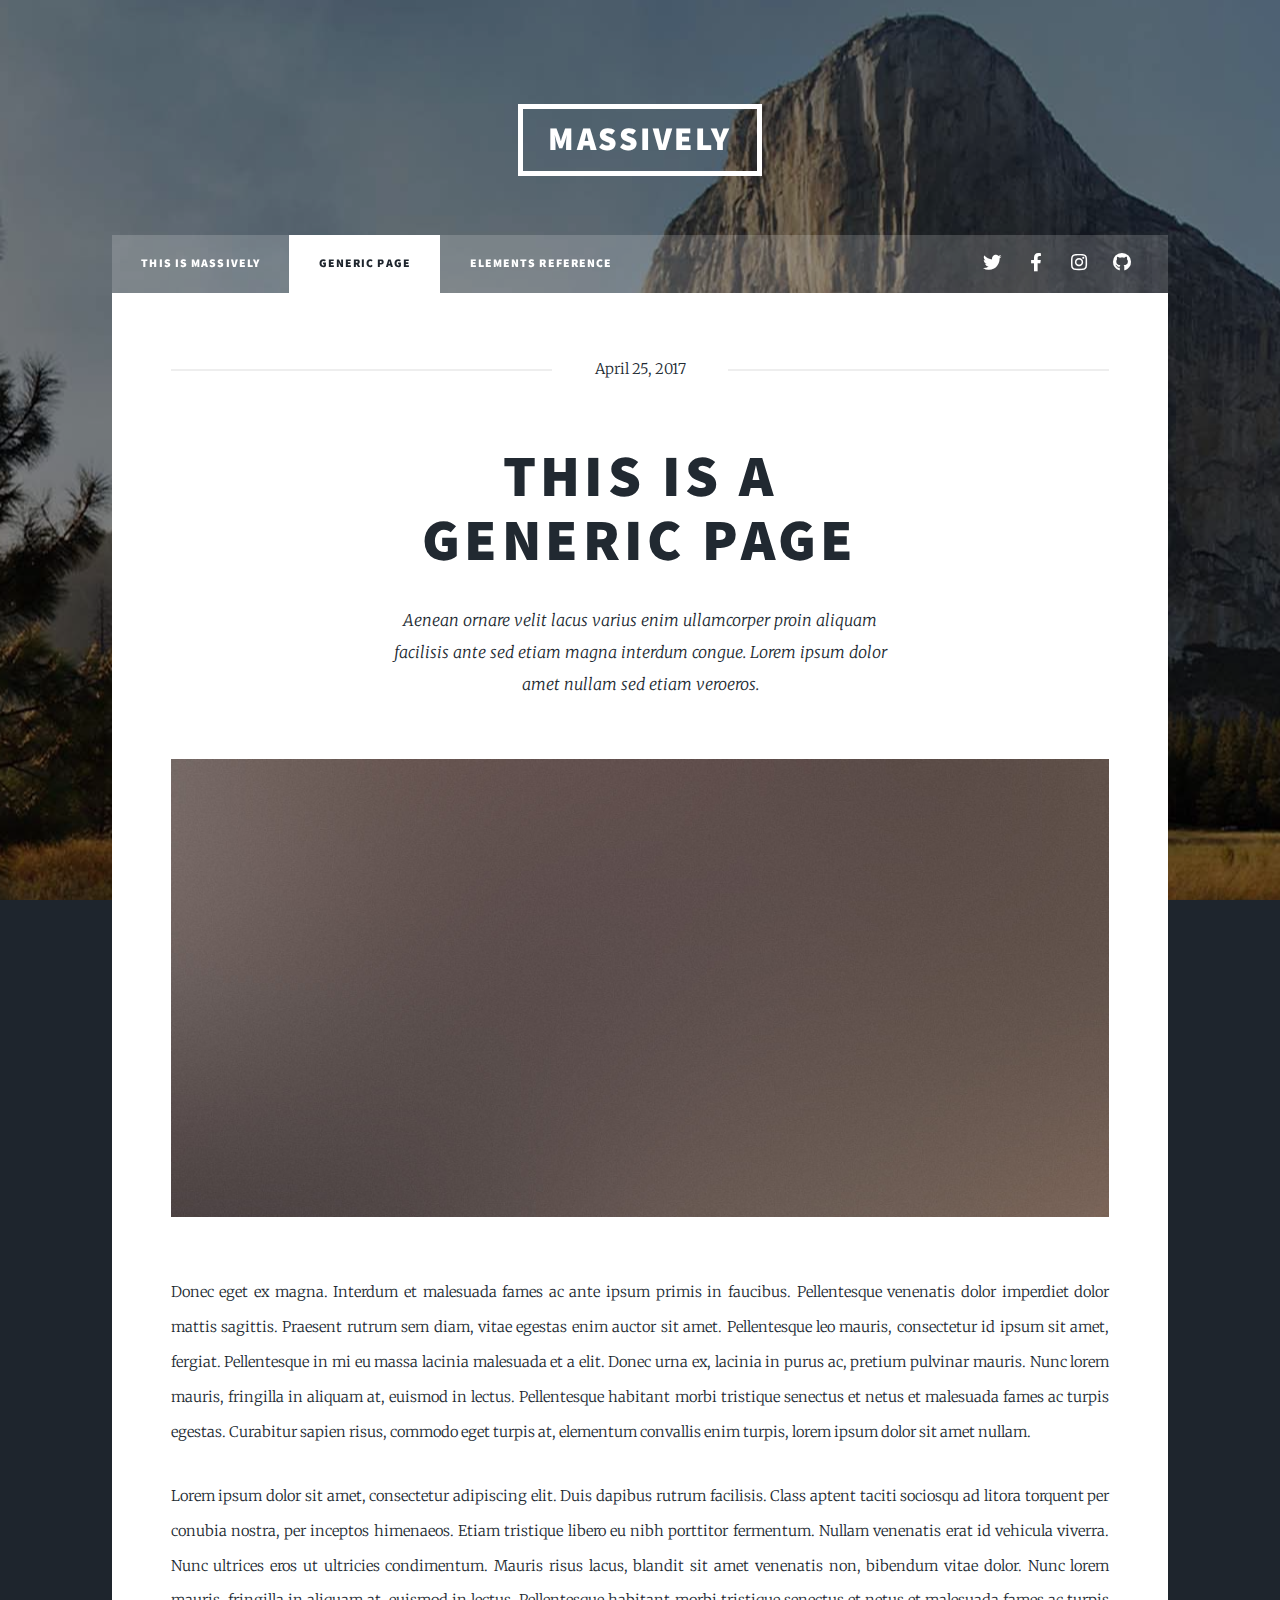
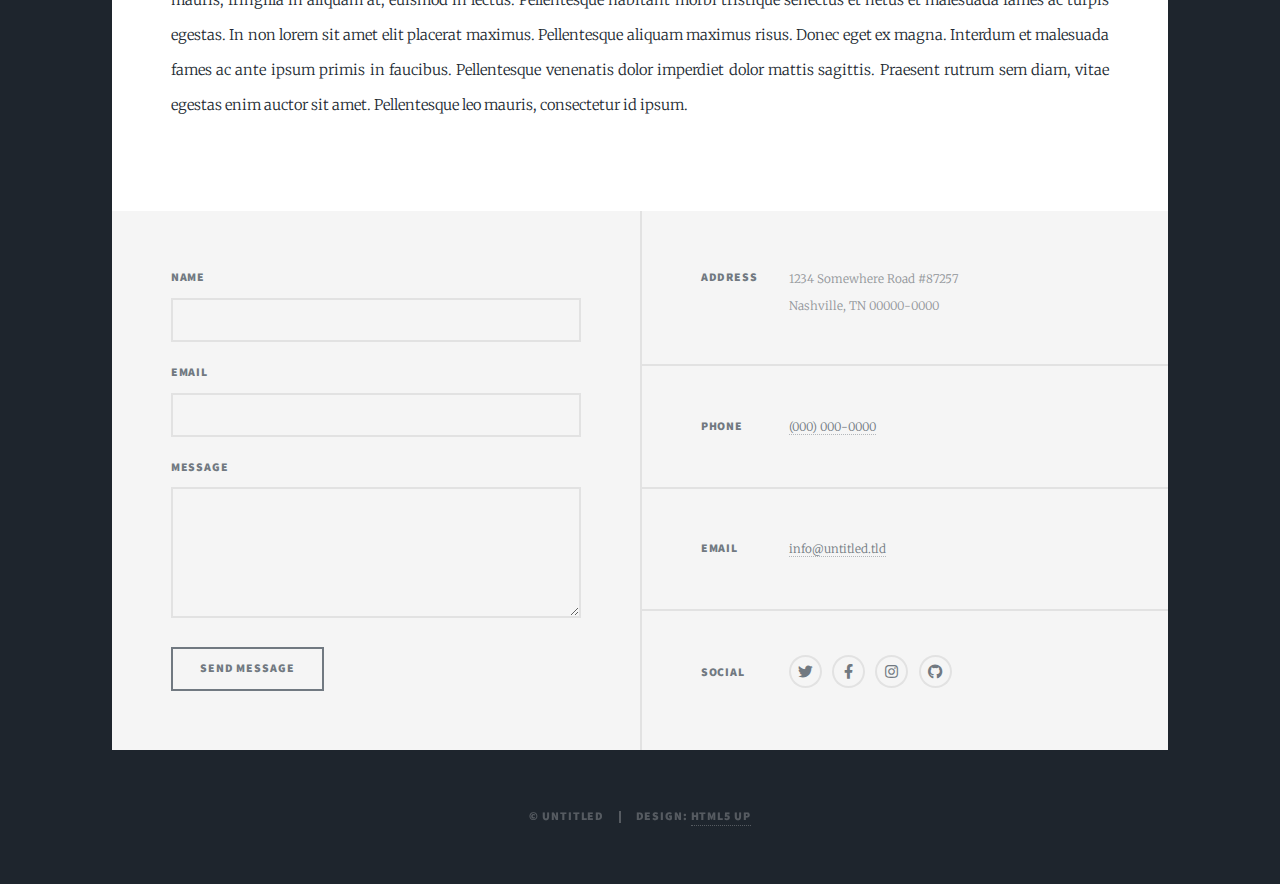
==== generic.html @ 248bd2a7 "Add new files" ====
<!DOCTYPE HTML>
<!--
	Massively by HTML5 UP
	html5up.net | @ajlkn
	Free for personal and commercial use under the CCA 3.0 license (html5up.net/license)
-->
<html>
	<head>
		<title>Generic Page - Massively by HTML5 UP</title>
		<meta charset="utf-8" />
		<meta name="viewport" content="width=device-width, initial-scale=1, user-scalable=no" />
		<link rel="stylesheet" href="assets/css/main.css" />
		<noscript><link rel="stylesheet" href="assets/css/noscript.css" /></noscript>
	</head>
	<body class="is-preload">

		<!-- Wrapper -->
			<div id="wrapper">

				<!-- Header -->
					<header id="header">
						<a href="index.html" class="logo">Massively</a>
					</header>

				<!-- Nav -->
					<nav id="nav">
						<ul class="links">
							<li><a href="index.html">This is Massively</a></li>
							<li class="active"><a href="generic.html">Generic Page</a></li>
							<li><a href="elements.html">Elements Reference</a></li>
						</ul>
						<ul class="icons">
							<li><a href="#" class="icon brands fa-twitter"><span class="label">Twitter</span></a></li>
							<li><a href="#" class="icon brands fa-facebook-f"><span class="label">Facebook</span></a></li>
							<li><a href="#" class="icon brands fa-instagram"><span class="label">Instagram</span></a></li>
							<li><a href="#" class="icon brands fa-github"><span class="label">GitHub</span></a></li>
						</ul>
					</nav>

				<!-- Main -->
					<div id="main">

						<!-- Post -->
							<section class="post">
								<header class="major">
									<span class="date">April 25, 2017</span>
									<h1>This is a<br />
									Generic Page</h1>
									<p>Aenean ornare velit lacus varius enim ullamcorper proin aliquam<br />
									facilisis ante sed etiam magna interdum congue. Lorem ipsum dolor<br />
									amet nullam sed etiam veroeros.</p>
								</header>
								<div class="image main"><img src="images/pic01.jpg" alt="" /></div>
								<p>Donec eget ex magna. Interdum et malesuada fames ac ante ipsum primis in faucibus. Pellentesque venenatis dolor imperdiet dolor mattis sagittis. Praesent rutrum sem diam, vitae egestas enim auctor sit amet. Pellentesque leo mauris, consectetur id ipsum sit amet, fergiat. Pellentesque in mi eu massa lacinia malesuada et a elit. Donec urna ex, lacinia in purus ac, pretium pulvinar mauris. Nunc lorem mauris, fringilla in aliquam at, euismod in lectus. Pellentesque habitant morbi tristique senectus et netus et malesuada fames ac turpis egestas. Curabitur sapien risus, commodo eget turpis at, elementum convallis enim turpis, lorem ipsum dolor sit amet nullam.</p>
								<p>Lorem ipsum dolor sit amet, consectetur adipiscing elit. Duis dapibus rutrum facilisis. Class aptent taciti sociosqu ad litora torquent per conubia nostra, per inceptos himenaeos. Etiam tristique libero eu nibh porttitor fermentum. Nullam venenatis erat id vehicula viverra. Nunc ultrices eros ut ultricies condimentum. Mauris risus lacus, blandit sit amet venenatis non, bibendum vitae dolor. Nunc lorem mauris, fringilla in aliquam at, euismod in lectus. Pellentesque habitant morbi tristique senectus et netus et malesuada fames ac turpis egestas. In non lorem sit amet elit placerat maximus. Pellentesque aliquam maximus risus. Donec eget ex magna. Interdum et malesuada fames ac ante ipsum primis in faucibus. Pellentesque venenatis dolor imperdiet dolor mattis sagittis. Praesent rutrum sem diam, vitae egestas enim auctor sit amet. Pellentesque leo mauris, consectetur id ipsum.</p>
							</section>

					</div>

				<!-- Footer -->
					<footer id="footer">
						<section>
							<form method="post" action="#">
								<div class="fields">
									<div class="field">
										<label for="name">Name</label>
										<input type="text" name="name" id="name" />
									</div>
									<div class="field">
										<label for="email">Email</label>
										<input type="text" name="email" id="email" />
									</div>
									<div class="field">
										<label for="message">Message</label>
										<textarea name="message" id="message" rows="3"></textarea>
									</div>
								</div>
								<ul class="actions">
									<li><input type="submit" value="Send Message" /></li>
								</ul>
							</form>
						</section>
						<section class="split contact">
							<section class="alt">
								<h3>Address</h3>
								<p>1234 Somewhere Road #87257<br />
								Nashville, TN 00000-0000</p>
							</section>
							<section>
								<h3>Phone</h3>
								<p><a href="#">(000) 000-0000</a></p>
							</section>
							<section>
								<h3>Email</h3>
								<p><a href="#">info@untitled.tld</a></p>
							</section>
							<section>
								<h3>Social</h3>
								<ul class="icons alt">
									<li><a href="#" class="icon brands alt fa-twitter"><span class="label">Twitter</span></a></li>
									<li><a href="#" class="icon brands alt fa-facebook-f"><span class="label">Facebook</span></a></li>
									<li><a href="#" class="icon brands alt fa-instagram"><span class="label">Instagram</span></a></li>
									<li><a href="#" class="icon brands alt fa-github"><span class="label">GitHub</span></a></li>
								</ul>
							</section>
						</section>
					</footer>

				<!-- Copyright -->
					<div id="copyright">
						<ul><li>&copy; Untitled</li><li>Design: <a href="https://html5up.net">HTML5 UP</a></li></ul>
					</div>

			</div>

		<!-- Scripts -->
			<script src="assets/js/jquery.min.js"></script>
			<script src="assets/js/jquery.scrollex.min.js"></script>
			<script src="assets/js/jquery.scrolly.min.js"></script>
			<script src="assets/js/browser.min.js"></script>
			<script src="assets/js/breakpoints.min.js"></script>
			<script src="assets/js/util.js"></script>
			<script src="assets/js/main.js"></script>

	</body>
</html>
---- assets/css/main.css ----
@import url(fontawesome-all.min.css);
@import url("https://fonts.googleapis.com/css?family=Merriweather:300,700,300italic,700italic|Source+Sans+Pro:900");

/*
	Massively by HTML5 UP
	html5up.net | @ajlkn
	Free for personal and commercial use under the CCA 3.0 license (html5up.net/license)
*/

html, body, div, span, applet, object,
iframe, h1, h2, h3, h4, h5, h6, p, blockquote,
pre, a, abbr, acronym, address, big, cite,
code, del, dfn, em, img, ins, kbd, q, s, samp,
small, strike, strong, sub, sup, tt, var, b,
u, i, center, dl, dt, dd, ol, ul, li, fieldset,
form, label, legend, table, caption, tbody,
tfoot, thead, tr, th, td, article, aside,
canvas, details, embed, figure, figcaption,
footer, header, hgroup, menu, nav, output, ruby,
section, summary, time, mark, audio, video {
	margin: 0;
	padding: 0;
	border: 0;
	font-size: 100%;
	font: inherit;
	vertical-align: baseline;}

article, aside, details, figcaption, figure,
footer, header, hgroup, menu, nav, section {
	display: block;}

body {
	line-height: 1;
}

ol, ul {
	list-style: none;
}

blockquote, q {
	quotes: none;
}

	blockquote:before, blockquote:after, q:before, q:after {
		content: '';
		content: none;
	}

table {
	border-collapse: collapse;
	border-spacing: 0;
}

body {
	-webkit-text-size-adjust: none;
}

mark {
	background-color: transparent;
	color: inherit;
}

input::-moz-focus-inner {
	border: 0;
	padding: 0;
}

input, select, textarea {
	-moz-appearance: none;
	-webkit-appearance: none;
	-ms-appearance: none;
	appearance: none;
}

/* Basic */

	@-ms-viewport {
		width: device-width;
	}

	body {
		-ms-overflow-style: scrollbar;
	}

	@media screen and (max-width: 480px) {

		html, body {
			min-width: 320px;
		}

	}

	html {
		box-sizing: border-box;
	}

	*, *:before, *:after {
		box-sizing: inherit;
	}

	body {
		background-color: #1e252d;
	}

		body.is-preload *, body.is-preload *:before, body.is-preload *:after {
			-moz-animation: none !important;
			-webkit-animation: none !important;
			-ms-animation: none !important;
			animation: none !important;
			-moz-transition: none !important;
			-webkit-transition: none !important;
			-ms-transition: none !important;
			transition: none !important;
		}

/* Type */

	html {
		font-size: 16pt;
	}

		@media screen and (max-width: 1680px) {

			html {
				font-size: 12pt;
			}

		}

		@media screen and (max-width: 1280px) {

			html {
				font-size: 11pt;
			}

		}

		@media screen and (max-width: 360px) {

			html {
				font-size: 10pt;
			}

		}

	body {
		color: #212931;
	}

	body, input, select, textarea {
		font-family: "Merriweather", Georgia, serif;
		font-weight: 300;
		font-size: 1rem;
		line-height: 2.375;
	}

	a {
		-moz-transition: color 0.2s ease-in-out, background-color 0.2s ease-in-out, border-color 0.2s ease-in-out, box-shadow 0.2s ease-in-out;
		-webkit-transition: color 0.2s ease-in-out, background-color 0.2s ease-in-out, border-color 0.2s ease-in-out, box-shadow 0.2s ease-in-out;
		-ms-transition: color 0.2s ease-in-out, background-color 0.2s ease-in-out, border-color 0.2s ease-in-out, box-shadow 0.2s ease-in-out;
		transition: color 0.2s ease-in-out, background-color 0.2s ease-in-out, border-color 0.2s ease-in-out, box-shadow 0.2s ease-in-out;
		border-bottom: dotted 1px;
		text-decoration: none;
	}

		a:hover {
			border-bottom-color: transparent;
		}

	strong, b {
		font-weight: 600;
	}

	em, i {
		font-style: italic;
	}

	p {
		text-align: justify;
		margin: 0 0 2rem 0;
	}

	h1, h2, h3, h4, h5, h6 {
		font-family: "Source Sans Pro", Helvetica, sans-serif;
		font-weight: 900;
		line-height: 1.5;
		letter-spacing: 0.075em;
		text-transform: uppercase;
		margin: 0 0 1rem 0;
	}

		h1 a, h2 a, h3 a, h4 a, h5 a, h6 a {
			border-bottom: 0;
			color: inherit;
			text-decoration: none;
		}

	h1 {
		font-size: 4rem;
		line-height: 1.1;
		margin: 0 0 2rem 0;
	}

	h2 {
		font-size: 1.75rem;
		line-height: 1.3;
		margin: 0 0 1.5rem 0;
	}

	h3 {
		font-size: 1.25rem;
		margin: 0 0 1.5rem 0;
	}

	h4 {
		font-size: 1rem;
	}

	h5 {
		font-size: 0.9rem;
	}

	h6 {
		font-size: 0.8rem;
	}

	sub {
		font-size: 0.8rem;
		position: relative;
		top: 0.5rem;
	}

	sup {
		font-size: 0.8rem;
		position: relative;
		top: -0.5rem;
	}

	blockquote {
		border-left: solid 4px;
		font-style: italic;
		margin: 0 0 2rem 0;
		padding: 0.5rem 0 0.5rem 2rem;
	}

	code {
		border: solid 2px;
		font-family: "Courier New", monospace;
		font-size: 0.9rem;
		margin: 0 0.25rem;
		padding: 0.25rem 0.65rem;
	}

	pre {
		-webkit-overflow-scrolling: touch;
		font-family: "Courier New", monospace;
		font-size: 0.9rem;
		margin: 0 0 2rem 0;
	}

		pre code {
			display: block;
			line-height: 1.75;
			padding: 1rem 1.5rem;
			overflow-x: auto;
		}

	hr {
		border: 0;
		border-bottom: solid 2px;
		margin: 3rem 0;
	}

		hr.major {
			margin: 5rem 0;
		}

	.align-left {
		text-align: left;
	}

	.align-center {
		text-align: center;
	}

	.align-right {
		text-align: right;
	}

	input, select, textarea {
		color: #212931;
	}

	a {
		color: #212931;
		border-bottom-color: rgba(33, 41, 49, 0.5);
	}

		a:hover {
			border-bottom-color: transparent;
			color: #18bfef !important;
		}

	strong, b {
		color: #212931;
	}

	h1, h2, h3, h4, h5, h6 {
		color: #212931;
	}

	blockquote {
		border-left-color: #eeeeee;
	}

	code {
		background: rgba(220, 220, 220, 0.25);
		border-color: #eeeeee;
	}

	hr {
		border-bottom-color: #eeeeee;
	}

/* Row */

	.row {
		display: flex;
		flex-wrap: wrap;
		box-sizing: border-box;
		align-items: stretch;
	}

		.row > * {
			box-sizing: border-box;
		}

		.row.gtr-uniform > * > :last-child {
			margin-bottom: 0;
		}

		.row.aln-left {
			justify-content: flex-start;
		}

		.row.aln-center {
			justify-content: center;
		}

		.row.aln-right {
			justify-content: flex-end;
		}

		.row.aln-top {
			align-items: flex-start;
		}

		.row.aln-middle {
			align-items: center;
		}

		.row.aln-bottom {
			align-items: flex-end;
		}

		.row > .imp {
			order: -1;
		}

		.row > .col-1 {
			width: 8.33333%;
		}

		.row > .off-1 {
			margin-left: 8.33333%;
		}

		.row > .col-2 {
			width: 16.66667%;
		}

		.row > .off-2 {
			margin-left: 16.66667%;
		}

		.row > .col-3 {
			width: 25%;
		}

		.row > .off-3 {
			margin-left: 25%;
		}

		.row > .col-4 {
			width: 33.33333%;
		}

		.row > .off-4 {
			margin-left: 33.33333%;
		}

		.row > .col-5 {
			width: 41.66667%;
		}

		.row > .off-5 {
			margin-left: 41.66667%;
		}

		.row > .col-6 {
			width: 50%;
		}

		.row > .off-6 {
			margin-left: 50%;
		}

		.row > .col-7 {
			width: 58.33333%;
		}

		.row > .off-7 {
			margin-left: 58.33333%;
		}

		.row > .col-8 {
			width: 66.66667%;
		}

		.row > .off-8 {
			margin-left: 66.66667%;
		}

		.row > .col-9 {
			width: 75%;
		}

		.row > .off-9 {
			margin-left: 75%;
		}

		.row > .col-10 {
			width: 83.33333%;
		}

		.row > .off-10 {
			margin-left: 83.33333%;
		}

		.row > .col-11 {
			width: 91.66667%;
		}

		.row > .off-11 {
			margin-left: 91.66667%;
		}

		.row > .col-12 {
			width: 100%;
		}

		.row > .off-12 {
			margin-left: 100%;
		}

		.row.gtr-0 {
			margin-top: 0;
			margin-left: 0rem;
		}

			.row.gtr-0 > * {
				padding: 0 0 0 0rem;
			}

			.row.gtr-0.gtr-uniform {
				margin-top: 0rem;
			}

				.row.gtr-0.gtr-uniform > * {
					padding-top: 0rem;
				}

		.row.gtr-25 {
			margin-top: 0;
			margin-left: -0.375rem;
		}

			.row.gtr-25 > * {
				padding: 0 0 0 0.375rem;
			}

			.row.gtr-25.gtr-uniform {
				margin-top: -0.375rem;
			}

				.row.gtr-25.gtr-uniform > * {
					padding-top: 0.375rem;
				}

		.row.gtr-50 {
			margin-top: 0;
			margin-left: -0.75rem;
		}

			.row.gtr-50 > * {
				padding: 0 0 0 0.75rem;
			}

			.row.gtr-50.gtr-uniform {
				margin-top: -0.75rem;
			}

				.row.gtr-50.gtr-uniform > * {
					padding-top: 0.75rem;
				}

		.row {
			margin-top: 0;
			margin-left: -1.5rem;
		}

			.row > * {
				padding: 0 0 0 1.5rem;
			}

			.row.gtr-uniform {
				margin-top: -1.5rem;
			}

				.row.gtr-uniform > * {
					padding-top: 1.5rem;
				}

		.row.gtr-150 {
			margin-top: 0;
			margin-left: -2.25rem;
		}

			.row.gtr-150 > * {
				padding: 0 0 0 2.25rem;
			}

			.row.gtr-150.gtr-uniform {
				margin-top: -2.25rem;
			}

				.row.gtr-150.gtr-uniform > * {
					padding-top: 2.25rem;
				}

		.row.gtr-200 {
			margin-top: 0;
			margin-left: -3rem;
		}

			.row.gtr-200 > * {
				padding: 0 0 0 3rem;
			}

			.row.gtr-200.gtr-uniform {
				margin-top: -3rem;
			}

				.row.gtr-200.gtr-uniform > * {
					padding-top: 3rem;
				}

		@media screen and (max-width: 1680px) {

			.row {
				display: flex;
				flex-wrap: wrap;
				box-sizing: border-box;
				align-items: stretch;
			}

				.row > * {
					box-sizing: border-box;
				}

				.row.gtr-uniform > * > :last-child {
					margin-bottom: 0;
				}

				.row.aln-left {
					justify-content: flex-start;
				}

				.row.aln-center {
					justify-content: center;
				}

				.row.aln-right {
					justify-content: flex-end;
				}

				.row.aln-top {
					align-items: flex-start;
				}

				.row.aln-middle {
					align-items: center;
				}

				.row.aln-bottom {
					align-items: flex-end;
				}

				.row > .imp-xlarge {
					order: -1;
				}

				.row > .col-1-xlarge {
					width: 8.33333%;
				}

				.row > .off-1-xlarge {
					margin-left: 8.33333%;
				}

				.row > .col-2-xlarge {
					width: 16.66667%;
				}

				.row > .off-2-xlarge {
					margin-left: 16.66667%;
				}

				.row > .col-3-xlarge {
					width: 25%;
				}

				.row > .off-3-xlarge {
					margin-left: 25%;
				}

				.row > .col-4-xlarge {
					width: 33.33333%;
				}

				.row > .off-4-xlarge {
					margin-left: 33.33333%;
				}

				.row > .col-5-xlarge {
					width: 41.66667%;
				}

				.row > .off-5-xlarge {
					margin-left: 41.66667%;
				}

				.row > .col-6-xlarge {
					width: 50%;
				}

				.row > .off-6-xlarge {
					margin-left: 50%;
				}

				.row > .col-7-xlarge {
					width: 58.33333%;
				}

				.row > .off-7-xlarge {
					margin-left: 58.33333%;
				}

				.row > .col-8-xlarge {
					width: 66.66667%;
				}

				.row > .off-8-xlarge {
					margin-left: 66.66667%;
				}

				.row > .col-9-xlarge {
					width: 75%;
				}

				.row > .off-9-xlarge {
					margin-left: 75%;
				}

				.row > .col-10-xlarge {
					width: 83.33333%;
				}

				.row > .off-10-xlarge {
					margin-left: 83.33333%;
				}

				.row > .col-11-xlarge {
					width: 91.66667%;
				}

				.row > .off-11-xlarge {
					margin-left: 91.66667%;
				}

				.row > .col-12-xlarge {
					width: 100%;
				}

				.row > .off-12-xlarge {
					margin-left: 100%;
				}

				.row.gtr-0 {
					margin-top: 0;
					margin-left: 0rem;
				}

					.row.gtr-0 > * {
						padding: 0 0 0 0rem;
					}

					.row.gtr-0.gtr-uniform {
						margin-top: 0rem;
					}

						.row.gtr-0.gtr-uniform > * {
							padding-top: 0rem;
						}

				.row.gtr-25 {
					margin-top: 0;
					margin-left: -0.375rem;
				}

					.row.gtr-25 > * {
						padding: 0 0 0 0.375rem;
					}

					.row.gtr-25.gtr-uniform {
						margin-top: -0.375rem;
					}

						.row.gtr-25.gtr-uniform > * {
							padding-top: 0.375rem;
						}

				.row.gtr-50 {
					margin-top: 0;
					margin-left: -0.75rem;
				}

					.row.gtr-50 > * {
						padding: 0 0 0 0.75rem;
					}

					.row.gtr-50.gtr-uniform {
						margin-top: -0.75rem;
					}

						.row.gtr-50.gtr-uniform > * {
							padding-top: 0.75rem;
						}

				.row {
					margin-top: 0;
					margin-left: -1.5rem;
				}

					.row > * {
						padding: 0 0 0 1.5rem;
					}

					.row.gtr-uniform {
						margin-top: -1.5rem;
					}

						.row.gtr-uniform > * {
							padding-top: 1.5rem;
						}

				.row.gtr-150 {
					margin-top: 0;
					margin-left: -2.25rem;
				}

					.row.gtr-150 > * {
						padding: 0 0 0 2.25rem;
					}

					.row.gtr-150.gtr-uniform {
						margin-top: -2.25rem;
					}

						.row.gtr-150.gtr-uniform > * {
							padding-top: 2.25rem;
						}

				.row.gtr-200 {
					margin-top: 0;
					margin-left: -3rem;
				}

					.row.gtr-200 > * {
						padding: 0 0 0 3rem;
					}

					.row.gtr-200.gtr-uniform {
						margin-top: -3rem;
					}

						.row.gtr-200.gtr-uniform > * {
							padding-top: 3rem;
						}

		}

		@media screen and (max-width: 1280px) {

			.row {
				display: flex;
				flex-wrap: wrap;
				box-sizing: border-box;
				align-items: stretch;
			}

				.row > * {
					box-sizing: border-box;
				}

				.row.gtr-uniform > * > :last-child {
					margin-bottom: 0;
				}

				.row.aln-left {
					justify-content: flex-start;
				}

				.row.aln-center {
					justify-content: center;
				}

				.row.aln-right {
					justify-content: flex-end;
				}

				.row.aln-top {
					align-items: flex-start;
				}

				.row.aln-middle {
					align-items: center;
				}

				.row.aln-bottom {
					align-items: flex-end;
				}

				.row > .imp-large {
					order: -1;
				}

				.row > .col-1-large {
					width: 8.33333%;
				}

				.row > .off-1-large {
					margin-left: 8.33333%;
				}

				.row > .col-2-large {
					width: 16.66667%;
				}

				.row > .off-2-large {
					margin-left: 16.66667%;
				}

				.row > .col-3-large {
					width: 25%;
				}

				.row > .off-3-large {
					margin-left: 25%;
				}

				.row > .col-4-large {
					width: 33.33333%;
				}

				.row > .off-4-large {
					margin-left: 33.33333%;
				}

				.row > .col-5-large {
					width: 41.66667%;
				}

				.row > .off-5-large {
					margin-left: 41.66667%;
				}

				.row > .col-6-large {
					width: 50%;
				}

				.row > .off-6-large {
					margin-left: 50%;
				}

				.row > .col-7-large {
					width: 58.33333%;
				}

				.row > .off-7-large {
					margin-left: 58.33333%;
				}

				.row > .col-8-large {
					width: 66.66667%;
				}

				.row > .off-8-large {
					margin-left: 66.66667%;
				}

				.row > .col-9-large {
					width: 75%;
				}

				.row > .off-9-large {
					margin-left: 75%;
				}

				.row > .col-10-large {
					width: 83.33333%;
				}

				.row > .off-10-large {
					margin-left: 83.33333%;
				}

				.row > .col-11-large {
					width: 91.66667%;
				}

				.row > .off-11-large {
					margin-left: 91.66667%;
				}

				.row > .col-12-large {
					width: 100%;
				}

				.row > .off-12-large {
					margin-left: 100%;
				}

				.row.gtr-0 {
					margin-top: 0;
					margin-left: 0rem;
				}

					.row.gtr-0 > * {
						padding: 0 0 0 0rem;
					}

					.row.gtr-0.gtr-uniform {
						margin-top: 0rem;
					}

						.row.gtr-0.gtr-uniform > * {
							padding-top: 0rem;
						}

				.row.gtr-25 {
					margin-top: 0;
					margin-left: -0.375rem;
				}

					.row.gtr-25 > * {
						padding: 0 0 0 0.375rem;
					}

					.row.gtr-25.gtr-uniform {
						margin-top: -0.375rem;
					}

						.row.gtr-25.gtr-uniform > * {
							padding-top: 0.375rem;
						}

				.row.gtr-50 {
					margin-top: 0;
					margin-left: -0.75rem;
				}

					.row.gtr-50 > * {
						padding: 0 0 0 0.75rem;
					}

					.row.gtr-50.gtr-uniform {
						margin-top: -0.75rem;
					}

						.row.gtr-50.gtr-uniform > * {
							padding-top: 0.75rem;
						}

				.row {
					margin-top: 0;
					margin-left: -1.5rem;
				}

					.row > * {
						padding: 0 0 0 1.5rem;
					}

					.row.gtr-uniform {
						margin-top: -1.5rem;
					}

						.row.gtr-uniform > * {
							padding-top: 1.5rem;
						}

				.row.gtr-150 {
					margin-top: 0;
					margin-left: -2.25rem;
				}

					.row.gtr-150 > * {
						padding: 0 0 0 2.25rem;
					}

					.row.gtr-150.gtr-uniform {
						margin-top: -2.25rem;
					}

						.row.gtr-150.gtr-uniform > * {
							padding-top: 2.25rem;
						}

				.row.gtr-200 {
					margin-top: 0;
					margin-left: -3rem;
				}

					.row.gtr-200 > * {
						padding: 0 0 0 3rem;
					}

					.row.gtr-200.gtr-uniform {
						margin-top: -3rem;
					}

						.row.gtr-200.gtr-uniform > * {
							padding-top: 3rem;
						}

		}

		@media screen and (max-width: 980px) {

			.row {
				display: flex;
				flex-wrap: wrap;
				box-sizing: border-box;
				align-items: stretch;
			}

				.row > * {
					box-sizing: border-box;
				}

				.row.gtr-uniform > * > :last-child {
					margin-bottom: 0;
				}

				.row.aln-left {
					justify-content: flex-start;
				}

				.row.aln-center {
					justify-content: center;
				}

				.row.aln-right {
					justify-content: flex-end;
				}

				.row.aln-top {
					align-items: flex-start;
				}

				.row.aln-middle {
					align-items: center;
				}

				.row.aln-bottom {
					align-items: flex-end;
				}

				.row > .imp-medium {
					order: -1;
				}

				.row > .col-1-medium {
					width: 8.33333%;
				}

				.row > .off-1-medium {
					margin-left: 8.33333%;
				}

				.row > .col-2-medium {
					width: 16.66667%;
				}

				.row > .off-2-medium {
					margin-left: 16.66667%;
				}

				.row > .col-3-medium {
					width: 25%;
				}

				.row > .off-3-medium {
					margin-left: 25%;
				}

				.row > .col-4-medium {
					width: 33.33333%;
				}

				.row > .off-4-medium {
					margin-left: 33.33333%;
				}

				.row > .col-5-medium {
					width: 41.66667%;
				}

				.row > .off-5-medium {
					margin-left: 41.66667%;
				}

				.row > .col-6-medium {
					width: 50%;
				}

				.row > .off-6-medium {
					margin-left: 50%;
				}

				.row > .col-7-medium {
					width: 58.33333%;
				}

				.row > .off-7-medium {
					margin-left: 58.33333%;
				}

				.row > .col-8-medium {
					width: 66.66667%;
				}

				.row > .off-8-medium {
					margin-left: 66.66667%;
				}

				.row > .col-9-medium {
					width: 75%;
				}

				.row > .off-9-medium {
					margin-left: 75%;
				}

				.row > .col-10-medium {
					width: 83.33333%;
				}

				.row > .off-10-medium {
					margin-left: 83.33333%;
				}

				.row > .col-11-medium {
					width: 91.66667%;
				}

				.row > .off-11-medium {
					margin-left: 91.66667%;
				}

				.row > .col-12-medium {
					width: 100%;
				}

				.row > .off-12-medium {
					margin-left: 100%;
				}

				.row.gtr-0 {
					margin-top: 0;
					margin-left: 0rem;
				}

					.row.gtr-0 > * {
						padding: 0 0 0 0rem;
					}

					.row.gtr-0.gtr-uniform {
						margin-top: 0rem;
					}

						.row.gtr-0.gtr-uniform > * {
							padding-top: 0rem;
						}

				.row.gtr-25 {
					margin-top: 0;
					margin-left: -0.375rem;
				}

					.row.gtr-25 > * {
						padding: 0 0 0 0.375rem;
					}

					.row.gtr-25.gtr-uniform {
						margin-top: -0.375rem;
					}

						.row.gtr-25.gtr-uniform > * {
							padding-top: 0.375rem;
						}

				.row.gtr-50 {
					margin-top: 0;
					margin-left: -0.75rem;
				}

					.row.gtr-50 > * {
						padding: 0 0 0 0.75rem;
					}

					.row.gtr-50.gtr-uniform {
						margin-top: -0.75rem;
					}

						.row.gtr-50.gtr-uniform > * {
							padding-top: 0.75rem;
						}

				.row {
					margin-top: 0;
					margin-left: -1.5rem;
				}

					.row > * {
						padding: 0 0 0 1.5rem;
					}

					.row.gtr-uniform {
						margin-top: -1.5rem;
					}

						.row.gtr-uniform > * {
							padding-top: 1.5rem;
						}

				.row.gtr-150 {
					margin-top: 0;
					margin-left: -2.25rem;
				}

					.row.gtr-150 > * {
						padding: 0 0 0 2.25rem;
					}

					.row.gtr-150.gtr-uniform {
						margin-top: -2.25rem;
					}

						.row.gtr-150.gtr-uniform > * {
							padding-top: 2.25rem;
						}

				.row.gtr-200 {
					margin-top: 0;
					margin-left: -3rem;
				}

					.row.gtr-200 > * {
						padding: 0 0 0 3rem;
					}

					.row.gtr-200.gtr-uniform {
						margin-top: -3rem;
					}

						.row.gtr-200.gtr-uniform > * {
							padding-top: 3rem;
						}

		}

		@media screen and (max-width: 736px) {

			.row {
				display: flex;
				flex-wrap: wrap;
				box-sizing: border-box;
				align-items: stretch;
			}

				.row > * {
					box-sizing: border-box;
				}

				.row.gtr-uniform > * > :last-child {
					margin-bottom: 0;
				}

				.row.aln-left {
					justify-content: flex-start;
				}

				.row.aln-center {
					justify-content: center;
				}

				.row.aln-right {
					justify-content: flex-end;
				}

				.row.aln-top {
					align-items: flex-start;
				}

				.row.aln-middle {
					align-items: center;
				}

				.row.aln-bottom {
					align-items: flex-end;
				}

				.row > .imp-small {
					order: -1;
				}

				.row > .col-1-small {
					width: 8.33333%;
				}

				.row > .off-1-small {
					margin-left: 8.33333%;
				}

				.row > .col-2-small {
					width: 16.66667%;
				}

				.row > .off-2-small {
					margin-left: 16.66667%;
				}

				.row > .col-3-small {
					width: 25%;
				}

				.row > .off-3-small {
					margin-left: 25%;
				}

				.row > .col-4-small {
					width: 33.33333%;
				}

				.row > .off-4-small {
					margin-left: 33.33333%;
				}

				.row > .col-5-small {
					width: 41.66667%;
				}

				.row > .off-5-small {
					margin-left: 41.66667%;
				}

				.row > .col-6-small {
					width: 50%;
				}

				.row > .off-6-small {
					margin-left: 50%;
				}

				.row > .col-7-small {
					width: 58.33333%;
				}

				.row > .off-7-small {
					margin-left: 58.33333%;
				}

				.row > .col-8-small {
					width: 66.66667%;
				}

				.row > .off-8-small {
					margin-left: 66.66667%;
				}

				.row > .col-9-small {
					width: 75%;
				}

				.row > .off-9-small {
					margin-left: 75%;
				}

				.row > .col-10-small {
					width: 83.33333%;
				}

				.row > .off-10-small {
					margin-left: 83.33333%;
				}

				.row > .col-11-small {
					width: 91.66667%;
				}

				.row > .off-11-small {
					margin-left: 91.66667%;
				}

				.row > .col-12-small {
					width: 100%;
				}

				.row > .off-12-small {
					margin-left: 100%;
				}

				.row.gtr-0 {
					margin-top: 0;
					margin-left: 0rem;
				}

					.row.gtr-0 > * {
						padding: 0 0 0 0rem;
					}

					.row.gtr-0.gtr-uniform {
						margin-top: 0rem;
					}

						.row.gtr-0.gtr-uniform > * {
							padding-top: 0rem;
						}

				.row.gtr-25 {
					margin-top: 0;
					margin-left: -0.375rem;
				}

					.row.gtr-25 > * {
						padding: 0 0 0 0.375rem;
					}

					.row.gtr-25.gtr-uniform {
						margin-top: -0.375rem;
					}

						.row.gtr-25.gtr-uniform > * {
							padding-top: 0.375rem;
						}

				.row.gtr-50 {
					margin-top: 0;
					margin-left: -0.75rem;
				}

					.row.gtr-50 > * {
						padding: 0 0 0 0.75rem;
					}

					.row.gtr-50.gtr-uniform {
						margin-top: -0.75rem;
					}

						.row.gtr-50.gtr-uniform > * {
							padding-top: 0.75rem;
						}

				.row {
					margin-top: 0;
					margin-left: -1.5rem;
				}

					.row > * {
						padding: 0 0 0 1.5rem;
					}

					.row.gtr-uniform {
						margin-top: -1.5rem;
					}

						.row.gtr-uniform > * {
							padding-top: 1.5rem;
						}

				.row.gtr-150 {
					margin-top: 0;
					margin-left: -2.25rem;
				}

					.row.gtr-150 > * {
						padding: 0 0 0 2.25rem;
					}

					.row.gtr-150.gtr-uniform {
						margin-top: -2.25rem;
					}

						.row.gtr-150.gtr-uniform > * {
							padding-top: 2.25rem;
						}

				.row.gtr-200 {
					margin-top: 0;
					margin-left: -3rem;
				}

					.row.gtr-200 > * {
						padding: 0 0 0 3rem;
					}

					.row.gtr-200.gtr-uniform {
						margin-top: -3rem;
					}

						.row.gtr-200.gtr-uniform > * {
							padding-top: 3rem;
						}

		}

		@media screen and (max-width: 480px) {

			.row {
				display: flex;
				flex-wrap: wrap;
				box-sizing: border-box;
				align-items: stretch;
			}

				.row > * {
					box-sizing: border-box;
				}

				.row.gtr-uniform > * > :last-child {
					margin-bottom: 0;
				}

				.row.aln-left {
					justify-content: flex-start;
				}

				.row.aln-center {
					justify-content: center;
				}

				.row.aln-right {
					justify-content: flex-end;
				}

				.row.aln-top {
					align-items: flex-start;
				}

				.row.aln-middle {
					align-items: center;
				}

				.row.aln-bottom {
					align-items: flex-end;
				}

				.row > .imp-xsmall {
					order: -1;
				}

				.row > .col-1-xsmall {
					width: 8.33333%;
				}

				.row > .off-1-xsmall {
					margin-left: 8.33333%;
				}

				.row > .col-2-xsmall {
					width: 16.66667%;
				}

				.row > .off-2-xsmall {
					margin-left: 16.66667%;
				}

				.row > .col-3-xsmall {
					width: 25%;
				}

				.row > .off-3-xsmall {
					margin-left: 25%;
				}

				.row > .col-4-xsmall {
					width: 33.33333%;
				}

				.row > .off-4-xsmall {
					margin-left: 33.33333%;
				}

				.row > .col-5-xsmall {
					width: 41.66667%;
				}

				.row > .off-5-xsmall {
					margin-left: 41.66667%;
				}

				.row > .col-6-xsmall {
					width: 50%;
				}

				.row > .off-6-xsmall {
					margin-left: 50%;
				}

				.row > .col-7-xsmall {
					width: 58.33333%;
				}

				.row > .off-7-xsmall {
					margin-left: 58.33333%;
				}

				.row > .col-8-xsmall {
					width: 66.66667%;
				}

				.row > .off-8-xsmall {
					margin-left: 66.66667%;
				}

				.row > .col-9-xsmall {
					width: 75%;
				}

				.row > .off-9-xsmall {
					margin-left: 75%;
				}

				.row > .col-10-xsmall {
					width: 83.33333%;
				}

				.row > .off-10-xsmall {
					margin-left: 83.33333%;
				}

				.row > .col-11-xsmall {
					width: 91.66667%;
				}

				.row > .off-11-xsmall {
					margin-left: 91.66667%;
				}

				.row > .col-12-xsmall {
					width: 100%;
				}

				.row > .off-12-xsmall {
					margin-left: 100%;
				}

				.row.gtr-0 {
					margin-top: 0;
					margin-left: 0rem;
				}

					.row.gtr-0 > * {
						padding: 0 0 0 0rem;
					}

					.row.gtr-0.gtr-uniform {
						margin-top: 0rem;
					}

						.row.gtr-0.gtr-uniform > * {
							padding-top: 0rem;
						}

				.row.gtr-25 {
					margin-top: 0;
					margin-left: -0.375rem;
				}

					.row.gtr-25 > * {
						padding: 0 0 0 0.375rem;
					}

					.row.gtr-25.gtr-uniform {
						margin-top: -0.375rem;
					}

						.row.gtr-25.gtr-uniform > * {
							padding-top: 0.375rem;
						}

				.row.gtr-50 {
					margin-top: 0;
					margin-left: -0.75rem;
				}

					.row.gtr-50 > * {
						padding: 0 0 0 0.75rem;
					}

					.row.gtr-50.gtr-uniform {
						margin-top: -0.75rem;
					}

						.row.gtr-50.gtr-uniform > * {
							padding-top: 0.75rem;
						}

				.row {
					margin-top: 0;
					margin-left: -1.5rem;
				}

					.row > * {
						padding: 0 0 0 1.5rem;
					}

					.row.gtr-uniform {
						margin-top: -1.5rem;
					}

						.row.gtr-uniform > * {
							padding-top: 1.5rem;
						}

				.row.gtr-150 {
					margin-top: 0;
					margin-left: -2.25rem;
				}

					.row.gtr-150 > * {
						padding: 0 0 0 2.25rem;
					}

					.row.gtr-150.gtr-uniform {
						margin-top: -2.25rem;
					}

						.row.gtr-150.gtr-uniform > * {
							padding-top: 2.25rem;
						}

				.row.gtr-200 {
					margin-top: 0;
					margin-left: -3rem;
				}

					.row.gtr-200 > * {
						padding: 0 0 0 3rem;
					}

					.row.gtr-200.gtr-uniform {
						margin-top: -3rem;
					}

						.row.gtr-200.gtr-uniform > * {
							padding-top: 3rem;
						}

		}

		@media screen and (max-width: 360px) {

			.row {
				display: flex;
				flex-wrap: wrap;
				box-sizing: border-box;
				align-items: stretch;
			}

				.row > * {
					box-sizing: border-box;
				}

				.row.gtr-uniform > * > :last-child {
					margin-bottom: 0;
				}

				.row.aln-left {
					justify-content: flex-start;
				}

				.row.aln-center {
					justify-content: center;
				}

				.row.aln-right {
					justify-content: flex-end;
				}

				.row.aln-top {
					align-items: flex-start;
				}

				.row.aln-middle {
					align-items: center;
				}

				.row.aln-bottom {
					align-items: flex-end;
				}

				.row > .imp-xxsmall {
					order: -1;
				}

				.row > .col-1-xxsmall {
					width: 8.33333%;
				}

				.row > .off-1-xxsmall {
					margin-left: 8.33333%;
				}

				.row > .col-2-xxsmall {
					width: 16.66667%;
				}

				.row > .off-2-xxsmall {
					margin-left: 16.66667%;
				}

				.row > .col-3-xxsmall {
					width: 25%;
				}

				.row > .off-3-xxsmall {
					margin-left: 25%;
				}

				.row > .col-4-xxsmall {
					width: 33.33333%;
				}

				.row > .off-4-xxsmall {
					margin-left: 33.33333%;
				}

				.row > .col-5-xxsmall {
					width: 41.66667%;
				}

				.row > .off-5-xxsmall {
					margin-left: 41.66667%;
				}

				.row > .col-6-xxsmall {
					width: 50%;
				}

				.row > .off-6-xxsmall {
					margin-left: 50%;
				}

				.row > .col-7-xxsmall {
					width: 58.33333%;
				}

				.row > .off-7-xxsmall {
					margin-left: 58.33333%;
				}

				.row > .col-8-xxsmall {
					width: 66.66667%;
				}

				.row > .off-8-xxsmall {
					margin-left: 66.66667%;
				}

				.row > .col-9-xxsmall {
					width: 75%;
				}

				.row > .off-9-xxsmall {
					margin-left: 75%;
				}

				.row > .col-10-xxsmall {
					width: 83.33333%;
				}

				.row > .off-10-xxsmall {
					margin-left: 83.33333%;
				}

				.row > .col-11-xxsmall {
					width: 91.66667%;
				}

				.row > .off-11-xxsmall {
					margin-left: 91.66667%;
				}

				.row > .col-12-xxsmall {
					width: 100%;
				}

				.row > .off-12-xxsmall {
					margin-left: 100%;
				}

				.row.gtr-0 {
					margin-top: 0;
					margin-left: 0rem;
				}

					.row.gtr-0 > * {
						padding: 0 0 0 0rem;
					}

					.row.gtr-0.gtr-uniform {
						margin-top: 0rem;
					}

						.row.gtr-0.gtr-uniform > * {
							padding-top: 0rem;
						}

				.row.gtr-25 {
					margin-top: 0;
					margin-left: -0.375rem;
				}

					.row.gtr-25 > * {
						padding: 0 0 0 0.375rem;
					}

					.row.gtr-25.gtr-uniform {
						margin-top: -0.375rem;
					}

						.row.gtr-25.gtr-uniform > * {
							padding-top: 0.375rem;
						}

				.row.gtr-50 {
					margin-top: 0;
					margin-left: -0.75rem;
				}

					.row.gtr-50 > * {
						padding: 0 0 0 0.75rem;
					}

					.row.gtr-50.gtr-uniform {
						margin-top: -0.75rem;
					}

						.row.gtr-50.gtr-uniform > * {
							padding-top: 0.75rem;
						}

				.row {
					margin-top: 0;
					margin-left: -1.5rem;
				}

					.row > * {
						padding: 0 0 0 1.5rem;
					}

					.row.gtr-uniform {
						margin-top: -1.5rem;
					}

						.row.gtr-uniform > * {
							padding-top: 1.5rem;
						}

				.row.gtr-150 {
					margin-top: 0;
					margin-left: -2.25rem;
				}

					.row.gtr-150 > * {
						padding: 0 0 0 2.25rem;
					}

					.row.gtr-150.gtr-uniform {
						margin-top: -2.25rem;
					}

						.row.gtr-150.gtr-uniform > * {
							padding-top: 2.25rem;
						}

				.row.gtr-200 {
					margin-top: 0;
					margin-left: -3rem;
				}

					.row.gtr-200 > * {
						padding: 0 0 0 3rem;
					}

					.row.gtr-200.gtr-uniform {
						margin-top: -3rem;
					}

						.row.gtr-200.gtr-uniform > * {
							padding-top: 3rem;
						}

		}

/* Box */

	.box {
		border: solid 2px;
		margin-bottom: 2rem;
		padding: 1.5rem;
	}

		.box > :last-child,
		.box > :last-child > :last-child,
		.box > :last-child > :last-child > :last-child {
			margin-bottom: 0;
		}

		.box.alt {
			border: 0;
			border-radius: 0;
			padding: 0;
		}

	.box {
		border-color: #eeeeee;
	}

/* Button */

	input[type="submit"],
	input[type="reset"],
	input[type="button"],
	button,
	.button {
		-moz-appearance: none;
		-webkit-appearance: none;
		-ms-appearance: none;
		appearance: none;
		-moz-transition: background-color 0.2s ease-in-out, box-shadow 0.2s ease-in-out, color 0.2s ease-in-out;
		-webkit-transition: background-color 0.2s ease-in-out, box-shadow 0.2s ease-in-out, color 0.2s ease-in-out;
		-ms-transition: background-color 0.2s ease-in-out, box-shadow 0.2s ease-in-out, color 0.2s ease-in-out;
		transition: background-color 0.2s ease-in-out, box-shadow 0.2s ease-in-out, color 0.2s ease-in-out;
		border: 0;
		border-radius: 0;
		cursor: pointer;
		display: inline-block;
		font-family: "Source Sans Pro", Helvetica, sans-serif;
		font-size: 0.8rem;
		font-weight: 900;
		letter-spacing: 0.075em;
		height: 3rem;
		line-height: 3rem;
		padding: 0 2rem;
		text-align: center;
		text-decoration: none;
		text-transform: uppercase;
		white-space: nowrap;
	}

		input[type="submit"].icon:before,
		input[type="reset"].icon:before,
		input[type="button"].icon:before,
		button.icon:before,
		.button.icon:before {
			margin-right: 0.5rem;
		}

		input[type="submit"].icon.solo,
		input[type="reset"].icon.solo,
		input[type="button"].icon.solo,
		button.icon.solo,
		.button.icon.solo {
			position: relative;
			width: 4rem;
			height: 4rem;
			line-height: 4rem;
			border-radius: 4rem;
			text-indent: 4rem;
			overflow: hidden;
			padding: 0;
			white-space: nowrap;
		}

			input[type="submit"].icon.solo:before,
			input[type="reset"].icon.solo:before,
			input[type="button"].icon.solo:before,
			button.icon.solo:before,
			.button.icon.solo:before {
				position: absolute;
				display: block;
				top: 0;
				left: 0;
				width: inherit;
				height: inherit;
				line-height: inherit;
				font-size: 1.25rem;
				margin-right: 0;
				text-align: center;
				text-indent: 0;
			}

		input[type="submit"].fit,
		input[type="reset"].fit,
		input[type="button"].fit,
		button.fit,
		.button.fit {
			width: 100%;
		}

		input[type="submit"].small,
		input[type="reset"].small,
		input[type="button"].small,
		button.small,
		.button.small {
			font-size: 0.7rem;
			height: 2.5rem;
			line-height: 2.5rem;
			padding: 0 1.5rem;
		}

		input[type="submit"].large,
		input[type="reset"].large,
		input[type="button"].large,
		button.large,
		.button.large {
			font-size: 0.9rem;
			height: 3.5rem;
			line-height: 3.5rem;
			padding: 0 2.75rem;
		}

		@media screen and (max-width: 980px) {

			input[type="submit"],
			input[type="reset"],
			input[type="button"],
			button,
			.button {
				font-size: 0.9rem;
				height: 3.25rem;
				line-height: 3.25rem;
			}

				input[type="submit"].large,
				input[type="reset"].large,
				input[type="button"].large,
				button.large,
				.button.large {
					font-size: 1rem;
					height: 3.75rem;
					line-height: 3.75rem;
				}

		}

		input[type="submit"].disabled, input[type="submit"]:disabled,
		input[type="reset"].disabled,
		input[type="reset"]:disabled,
		input[type="button"].disabled,
		input[type="button"]:disabled,
		button.disabled,
		button:disabled,
		.button.disabled,
		.button:disabled {
			pointer-events: none;
			opacity: 0.25;
		}

	input[type="submit"],
	input[type="reset"],
	input[type="button"],
	button,
	.button {
		background-color: transparent;
		box-shadow: inset 0 0 0 2px #212931;
		color: #212931 !important;
	}

		input[type="submit"]:hover,
		input[type="reset"]:hover,
		input[type="button"]:hover,
		button:hover,
		.button:hover {
			box-shadow: inset 0 0 0 2px #18bfef;
			color: #18bfef !important;
		}

		input[type="submit"].primary,
		input[type="reset"].primary,
		input[type="button"].primary,
		button.primary,
		.button.primary {
			background-color: #212931;
			box-shadow: none;
			color: #ffffff !important;
		}

			input[type="submit"].primary:hover,
			input[type="reset"].primary:hover,
			input[type="button"].primary:hover,
			button.primary:hover,
			.button.primary:hover {
				background-color: #18bfef;
			}

/* Form */

	form {
		margin: 0 0 2rem 0;
	}

		form > :last-child {
			margin-bottom: 0;
		}

		form > .fields {
			display: -moz-flex;
			display: -webkit-flex;
			display: -ms-flex;
			display: flex;
			-moz-flex-wrap: wrap;
			-webkit-flex-wrap: wrap;
			-ms-flex-wrap: wrap;
			flex-wrap: wrap;
			width: calc(100% + 3rem);
			margin: -1.5rem 0 2rem -1.5rem;
		}

			form > .fields > .field {
				-moz-flex-grow: 0;
				-webkit-flex-grow: 0;
				-ms-flex-grow: 0;
				flex-grow: 0;
				-moz-flex-shrink: 0;
				-webkit-flex-shrink: 0;
				-ms-flex-shrink: 0;
				flex-shrink: 0;
				padding: 1.5rem 0 0 1.5rem;
				width: calc(100% - 1.5rem);
			}

				form > .fields > .field.half {
					width: calc(50% - 0.75rem);
				}

				form > .fields > .field.third {
					width: calc(100%/3 - 0.5rem);
				}

				form > .fields > .field.quarter {
					width: calc(25% - 0.375rem);
				}

		@media screen and (max-width: 480px) {

			form > .fields {
				width: calc(100% + 3rem);
				margin: -1.5rem 0 2rem -1.5rem;
			}

				form > .fields > .field {
					padding: 1.5rem 0 0 1.5rem;
					width: calc(100% - 1.5rem);
				}

					form > .fields > .field.half {
						width: calc(100% - 1.5rem);
					}

					form > .fields > .field.third {
						width: calc(100% - 1.5rem);
					}

					form > .fields > .field.quarter {
						width: calc(100% - 1.5rem);
					}

		}

	label {
		display: block;
		font-family: "Source Sans Pro", Helvetica, sans-serif;
		font-weight: 900;
		line-height: 1.5;
		letter-spacing: 0.075em;
		font-size: 0.8rem;
		text-transform: uppercase;
		margin: 0 0 0.75rem 0;
	}

		@media screen and (max-width: 980px) {

			label {
				font-size: 0.9rem;
			}

		}

	input[type="text"],
	input[type="password"],
	input[type="email"],
	select,
	textarea {
		-moz-appearance: none;
		-webkit-appearance: none;
		-ms-appearance: none;
		appearance: none;
		background: transparent;
		border-radius: 0;
		border: solid 2px;
		color: inherit;
		display: block;
		outline: 0;
		padding: 0 1rem;
		text-decoration: none;
		width: 100%;
	}

		input[type="text"]:invalid,
		input[type="password"]:invalid,
		input[type="email"]:invalid,
		select:invalid,
		textarea:invalid {
			box-shadow: none;
		}

	select {
		background-size: 1.25rem;
		background-repeat: no-repeat;
		background-position: calc(100% - 1rem) center;
		height: 3rem;
		padding-right: 3rem;
		text-overflow: ellipsis;
	}

		select:focus::-ms-value {
			background-color: transparent;
		}

		select::-ms-expand {
			display: none;
		}

	input[type="text"],
	input[type="password"],
	input[type="email"],
	select {
		height: 3rem;
	}

	textarea {
		padding: 0.75rem 1rem;
	}

	input[type="checkbox"],
	input[type="radio"] {
		-moz-appearance: none;
		-webkit-appearance: none;
		-ms-appearance: none;
		appearance: none;
		display: block;
		float: left;
		margin-right: -2rem;
		opacity: 0;
		width: 1rem;
		z-index: -1;
	}

		input[type="checkbox"] + label,
		input[type="radio"] + label {
			text-decoration: none;
			cursor: pointer;
			display: inline-block;
			font-size: 1rem;
			letter-spacing: 0;
			font-family: "Merriweather", Georgia, serif;
			text-transform: none;
			font-weight: 300;
			padding-left: 2.8rem;
			padding-right: 1rem;
			position: relative;
		}

			input[type="checkbox"] + label:before,
			input[type="radio"] + label:before {
				-moz-osx-font-smoothing: grayscale;
				-webkit-font-smoothing: antialiased;
				display: inline-block;
				font-style: normal;
				font-variant: normal;
				text-rendering: auto;
				line-height: 1;
				text-transform: none !important;
				font-family: 'Font Awesome 5 Free';
				font-weight: 900;
			}

			input[type="checkbox"] + label:before,
			input[type="radio"] + label:before {
				border-radius: 0;
				border: solid 2px;
				content: '';
				display: inline-block;
				font-size: 0.8rem;
				height: 1.8rem;
				left: 0;
				line-height: 1.65rem;
				position: absolute;
				text-align: center;
				top: -0.125rem;
				width: 1.8rem;
			}

		input[type="checkbox"]:checked + label:before,
		input[type="radio"]:checked + label:before {
			content: '\f00c';
		}

	input[type="checkbox"] + label:before {
		border-radius: 0;
	}

	input[type="radio"] + label:before {
		border-radius: 100%;
	}

	::-webkit-input-placeholder {
		opacity: 1.0;
	}

	:-moz-placeholder {
		opacity: 1.0;
	}

	::-moz-placeholder {
		opacity: 1.0;
	}

	:-ms-input-placeholder {
		opacity: 1.0;
	}

	label {
		color: #212931;
	}

	input[type="text"],
	input[type="password"],
	input[type="email"],
	select,
	textarea {
		border-color: #eeeeee;
	}

		input[type="text"]:focus,
		input[type="password"]:focus,
		input[type="email"]:focus,
		select:focus,
		textarea:focus {
			border-color: #18bfef;
		}

	select {
		background-image: url("data:image/svg+xml;charset=utf8,%3Csvg xmlns='http://www.w3.org/2000/svg' width='40' height='40' preserveAspectRatio='none' viewBox='0 0 40 40'%3E%3Cpath d='M9.4,12.3l10.4,10.4l10.4-10.4c0.2-0.2,0.5-0.4,0.9-0.4c0.3,0,0.6,0.1,0.9,0.4l3.3,3.3c0.2,0.2,0.4,0.5,0.4,0.9 c0,0.4-0.1,0.6-0.4,0.9L20.7,31.9c-0.2,0.2-0.5,0.4-0.9,0.4c-0.3,0-0.6-0.1-0.9-0.4L4.3,17.3c-0.2-0.2-0.4-0.5-0.4-0.9 c0-0.4,0.1-0.6,0.4-0.9l3.3-3.3c0.2-0.2,0.5-0.4,0.9-0.4S9.1,12.1,9.4,12.3z' fill='%23eeeeee' /%3E%3C/svg%3E");
	}

		select option {
			background-color: #ffffff;
			color: #212931;
		}

	.select-wrapper:before {
		color: #eeeeee;
	}

	input[type="checkbox"] + label,
	input[type="radio"] + label {
		color: #212931;
	}

		input[type="checkbox"] + label:before,
		input[type="radio"] + label:before {
			border-color: #eeeeee;
		}

	input[type="checkbox"]:checked + label:before,
	input[type="radio"]:checked + label:before {
		background-color: #212931;
		border-color: #212931;
		color: #ffffff;
	}

	input[type="checkbox"]:focus + label:before,
	input[type="radio"]:focus + label:before {
		border-color: #18bfef;
	}

	::-webkit-input-placeholder {
		color: #909498 !important;
	}

	:-moz-placeholder {
		color: #909498 !important;
	}

	::-moz-placeholder {
		color: #909498 !important;
	}

	:-ms-input-placeholder {
		color: #909498 !important;
	}

	.formerize-placeholder {
		color: #909498 !important;
	}

/* Icon */

	.icon {
		text-decoration: none;
		border-bottom: none;
		position: relative;
	}

		.icon:before {
			-moz-osx-font-smoothing: grayscale;
			-webkit-font-smoothing: antialiased;
			display: inline-block;
			font-style: normal;
			font-variant: normal;
			text-rendering: auto;
			line-height: 1;
			text-transform: none !important;
			font-family: 'Font Awesome 5 Free';
			font-weight: 400;
		}

		.icon > .label {
			display: none;
		}

		.icon:before {
			line-height: inherit;
		}

		.icon.solid:before {
			font-weight: 900;
		}

		.icon.brands:before {
			font-family: 'Font Awesome 5 Brands';
		}

/* Image */

	.image {
		border: 0;
		display: inline-block;
		position: relative;
	}

		.image img {
			display: block;
		}

		.image.left, .image.right {
			max-width: 40%;
		}

			.image.left img, .image.right img {
				width: 100%;
			}

		.image.left {
			float: left;
			margin: 0 2rem 2rem 0;
			top: 0.75rem;
		}

		.image.right {
			float: right;
			margin: 0 0 2rem 2rem;
			top: 0.75rem;
		}

		.image.fit {
			display: block;
			margin: 2.5rem 0;
			width: 100%;
		}

			.image.fit:first-child {
				margin-top: 0;
			}

			.image.fit img {
				width: 100%;
			}

		.image.main {
			display: block;
			margin: 4rem 0;
			width: 100%;
		}

			.image.main:first-child {
				margin-top: 0;
			}

			.image.main img {
				width: 100%;
			}

		@media screen and (max-width: 736px) {

			.image.fit {
				margin: 2rem 0;
			}

			.image.main {
				margin: 2rem 0;
			}

		}

	a.image {
		overflow: hidden;
	}

		a.image img {
			-moz-transition: -moz-transform 0.2s ease-out;
			-webkit-transition: -webkit-transform 0.2s ease-out;
			-ms-transition: -ms-transform 0.2s ease-out;
			transition: transform 0.2s ease-out;
		}

		a.image:hover img {
			-moz-transform: scale(1.05);
			-webkit-transform: scale(1.05);
			-ms-transform: scale(1.05);
			transform: scale(1.05);
		}

/* Actions */

	ul.actions {
		display: -moz-flex;
		display: -webkit-flex;
		display: -ms-flex;
		display: flex;
		cursor: default;
		list-style: none;
		margin-left: -1rem;
		padding-left: 0;
	}

		ul.actions li {
			padding: 0 0 0 1rem;
			vertical-align: middle;
		}

		ul.actions.special {
			-moz-justify-content: center;
			-webkit-justify-content: center;
			-ms-justify-content: center;
			justify-content: center;
			width: 100%;
			margin-left: 0;
		}

			ul.actions.special li:first-child {
				padding-left: 0;
			}

		ul.actions.stacked {
			-moz-flex-direction: column;
			-webkit-flex-direction: column;
			-ms-flex-direction: column;
			flex-direction: column;
			margin-left: 0;
		}

			ul.actions.stacked li {
				padding: 1.3rem 0 0 0;
			}

				ul.actions.stacked li:first-child {
					padding-top: 0;
				}

		ul.actions.fit {
			width: calc(100% + 1rem);
		}

			ul.actions.fit li {
				-moz-flex-grow: 1;
				-webkit-flex-grow: 1;
				-ms-flex-grow: 1;
				flex-grow: 1;
				-moz-flex-shrink: 1;
				-webkit-flex-shrink: 1;
				-ms-flex-shrink: 1;
				flex-shrink: 1;
				width: 100%;
			}

				ul.actions.fit li > * {
					width: 100%;
				}

			ul.actions.fit.stacked {
				width: 100%;
			}

		@media screen and (max-width: 480px) {

			ul.actions:not(.fixed) {
				-moz-flex-direction: column;
				-webkit-flex-direction: column;
				-ms-flex-direction: column;
				flex-direction: column;
				margin-left: 0;
				width: 100% !important;
			}

				ul.actions:not(.fixed) li {
					-moz-flex-grow: 1;
					-webkit-flex-grow: 1;
					-ms-flex-grow: 1;
					flex-grow: 1;
					-moz-flex-shrink: 1;
					-webkit-flex-shrink: 1;
					-ms-flex-shrink: 1;
					flex-shrink: 1;
					padding: 1rem 0 0 0;
					text-align: center;
					width: 100%;
				}

					ul.actions:not(.fixed) li > * {
						width: 100%;
					}

					ul.actions:not(.fixed) li:first-child {
						padding-top: 0;
					}

					ul.actions:not(.fixed) li input[type="submit"],
					ul.actions:not(.fixed) li input[type="reset"],
					ul.actions:not(.fixed) li input[type="button"],
					ul.actions:not(.fixed) li button,
					ul.actions:not(.fixed) li .button {
						width: 100%;
					}

						ul.actions:not(.fixed) li input[type="submit"].icon:before,
						ul.actions:not(.fixed) li input[type="reset"].icon:before,
						ul.actions:not(.fixed) li input[type="button"].icon:before,
						ul.actions:not(.fixed) li button.icon:before,
						ul.actions:not(.fixed) li .button.icon:before {
							margin-left: -0.5rem;
						}

		}

/* Icons */

	ul.icons {
		cursor: default;
		list-style: none;
		padding-left: 0;
	}

		ul.icons li {
			display: inline-block;
			padding: 0 0.5rem 0 0;
			vertical-align: middle;
		}

			ul.icons li:last-child {
				padding-right: 0;
			}

			ul.icons li .icon:before {
				width: 2.25rem;
				height: 2.25rem;
				line-height: 2.25rem;
				display: inline-block;
				text-align: center;
				border-radius: 100%;
				font-size: 1.25rem;
			}

		ul.icons.alt li .icon:before {
			-moz-transition: color 0.2s ease-in-out, background-color 0.2s ease-in-out, border-color 0.2s ease-in-out, box-shadow 0.2s ease-in-out;
			-webkit-transition: color 0.2s ease-in-out, background-color 0.2s ease-in-out, border-color 0.2s ease-in-out, box-shadow 0.2s ease-in-out;
			-ms-transition: color 0.2s ease-in-out, background-color 0.2s ease-in-out, border-color 0.2s ease-in-out, box-shadow 0.2s ease-in-out;
			transition: color 0.2s ease-in-out, background-color 0.2s ease-in-out, border-color 0.2s ease-in-out, box-shadow 0.2s ease-in-out;
			font-size: 1rem;
		}

/* List */

	ol {
		list-style: decimal;
		margin: 0 0 2rem 0;
		padding-left: 1.25rem;
	}

		ol li {
			padding-left: 0.25rem;
		}

	ul {
		list-style: disc;
		margin: 0 0 2rem 0;
		padding-left: 1rem;
	}

		ul li {
			padding-left: 0.5rem;
		}

		ul.divided {
			list-style: none;
			padding-left: 0;
		}

			ul.divided li {
				border-top: solid 1px;
				padding: 0.5rem 0;
			}

				ul.divided li:first-child {
					border-top: 0;
					padding-top: 0;
				}

	dl {
		margin: 0 0 2rem 0;
	}

		dl dt {
			display: block;
			font-weight: 600;
			margin: 0 0 1rem 0;
		}

		dl dd {
			margin-left: 2rem;
		}

	ul.divided li {
		border-top-color: #eeeeee;
	}

	ul.icons li a.icon:hover:before {
		color: #18bfef;
	}

	ul.icons.alt li .icon:before {
		box-shadow: inset 0 0 0 2px #eeeeee;
	}

	ul.icons.alt li a.icon:hover:before {
		box-shadow: inset 0 0 0 2px #18bfef;
	}

/* Section/Article */

	section.special, article.special {
		text-align: center;
	}

	header {
		cursor: default;
	}

		header > .date {
			display: block;
			font-size: 0.8rem;
			height: 1;
			margin: 0 0 1rem 0;
			position: relative;
		}

		header > p {
			font-style: italic;
		}

		header > h1 + p {
			font-size: 1.1rem;
			margin-top: -0.5rem;
			line-height: 2;
		}

		header > h2 + p {
			font-size: 1rem;
			margin-top: -0.75rem;
		}

		header > h3 + p {
			font-size: 0.9rem;
			margin-top: -0.75rem;
		}

		header > h4 + p {
			font-size: 0.8rem;
			margin-top: -0.75rem;
		}

		header.major {
			margin: 0 0 4rem 0;
			text-align: center;
		}

			header.major > :last-child {
				margin-bottom: 0;
			}

			header.major > p {
				margin-top: 0;
				text-align: center;
			}

			header.major > .date {
				font-size: 1rem;
				margin: 0 0 4rem 0;
			}

				header.major > .date:before, header.major > .date:after {
					content: '';
					display: block;
					position: absolute;
					top: 50%;
					width: calc(50% - 6rem);
					border-top: solid 2px;
				}

				header.major > .date:before {
					left: 0;
				}

				header.major > .date:after {
					right: 0;
				}

		@media screen and (max-width: 980px) {

			header br {
				display: none;
			}

		}

		@media screen and (max-width: 736px) {

			header.major {
				margin: 0 0 2rem 0;
			}

		}

	header.major .date:before, header.major .date:after {
		border-top-color: #eeeeee;
	}

/* Table */

	.table-wrapper {
		-webkit-overflow-scrolling: touch;
		overflow-x: auto;
	}

	table {
		margin: 0 0 2rem 0;
		width: 100%;
	}

		table tbody tr {
			border: solid 1px;
			border-left: 0;
			border-right: 0;
		}

		table td {
			padding: 0.75rem 0.75rem;
		}

		table th {
			font-family: "Source Sans Pro", Helvetica, sans-serif;
			font-size: 0.8rem;
			font-weight: 900;
			letter-spacing: 0.075em;
			line-height: 1.5;
			padding: 0 0.75rem 0.75rem 0.75rem;
			text-align: left;
			text-transform: uppercase;
		}

			@media screen and (max-width: 980px) {

				table th {
					font-size: 0.9rem;
				}

			}

		table thead {
			border-bottom: solid 2px;
		}

		table tfoot {
			border-top: solid 2px;
		}

		table.alt {
			border-collapse: separate;
		}

			table.alt tbody tr td {
				border: solid 1px;
				border-left-width: 0;
				border-top-width: 0;
			}

				table.alt tbody tr td:first-child {
					border-left-width: 1px;
				}

			table.alt tbody tr:first-child td {
				border-top-width: 1px;
			}

			table.alt thead {
				border-bottom: 0;
			}

			table.alt tfoot {
				border-top: 0;
			}

	table tbody tr {
		border-color: #eeeeee;
	}

		table tbody tr:nth-child(2n + 1) {
			background-color: rgba(220, 220, 220, 0.25);
		}

	table th {
		color: #212931;
	}

	table thead {
		border-bottom-color: #eeeeee;
	}

	table tfoot {
		border-top-color: #eeeeee;
	}

	table.alt tbody tr td {
		border-color: #eeeeee;
	}

/* Pagination */

	.pagination {
		display: -moz-inline-flex;
		display: -webkit-inline-flex;
		display: -ms-inline-flex;
		display: inline-flex;
		-moz-user-select: none;
		-webkit-user-select: none;
		-ms-user-select: none;
		user-select: none;
		cursor: default;
		list-style: none;
		margin: 0 0 2rem 2px;
		padding: 0;
	}

		.pagination a, .pagination span {
			-moz-transition: background-color 0.2s ease-in-out, border-color 0.2s ease-in-out, box-shadow 0.2s ease-in-out, color 0.2s ease-in-out;
			-webkit-transition: background-color 0.2s ease-in-out, border-color 0.2s ease-in-out, box-shadow 0.2s ease-in-out, color 0.2s ease-in-out;
			-ms-transition: background-color 0.2s ease-in-out, border-color 0.2s ease-in-out, box-shadow 0.2s ease-in-out, color 0.2s ease-in-out;
			transition: background-color 0.2s ease-in-out, border-color 0.2s ease-in-out, box-shadow 0.2s ease-in-out, color 0.2s ease-in-out;
			border: solid 2px;
			display: inline-block;
			font-family: "Source Sans Pro", Helvetica, sans-serif;
			font-size: 0.8rem;
			font-weight: 900;
			height: 3rem;
			letter-spacing: 0.075em;
			line-height: calc(3rem - 4px);
			margin-left: -2px;
			min-width: 3rem;
			position: relative;
			text-align: center;
			text-decoration: none;
			text-transform: uppercase;
		}

		.pagination .next, .pagination .previous {
			text-decoration: none;
			padding: 0 1.75rem;
		}

			.pagination .next:before, .pagination .previous:before {
				-moz-osx-font-smoothing: grayscale;
				-webkit-font-smoothing: antialiased;
				display: inline-block;
				font-style: normal;
				font-variant: normal;
				text-rendering: auto;
				line-height: 1;
				text-transform: none !important;
				font-family: 'Font Awesome 5 Free';
				font-weight: 900;
			}

			.pagination .next:before, .pagination .previous:before {
				display: inline-block;
				color: inherit !important;
				line-height: inherit;
			}

		.pagination .previous:before {
			content: '\f104';
			margin-right: 0.9375em;
		}

		.pagination .next:before {
			content: '\f105';
			float: right;
			margin-left: 0.9375em;
		}

		@media screen and (max-width: 980px) {

			.pagination a, .pagination span {
				font-size: 0.9rem;
			}

		}

		@media screen and (max-width: 480px) {

			.pagination .page, .pagination .extra {
				display: none;
			}

		}

	.pagination a, .pagination span {
		border-color: #eeeeee;
	}

	.pagination a {
		color: #212931 !important;
	}

		.pagination a:hover {
			color: #18bfef !important;
			border-color: #18bfef;
			z-index: 1;
		}

			.pagination a:hover + a,
			.pagination a:hover + span {
				border-left-color: #18bfef;
			}

		.pagination a.active {
			background-color: #eeeeee;
		}

	.pagination span {
		color: #eeeeee;
	}

/* Wrapper */

	#wrapper {
		-moz-transition: opacity 0.5s ease;
		-webkit-transition: opacity 0.5s ease;
		-ms-transition: opacity 0.5s ease;
		transition: opacity 0.5s ease;
		position: relative;
		z-index: 1;
		overflow: hidden;
	}

		#wrapper > .bg {
			position: absolute;
			top: 0;
			left: 0;
			width: 100%;
			height: 100%;
			background-color: rgba(0, 0, 0, 0.5);
			background-image: url("../../images/el-capitan-webcam.jpg"), linear-gradient(0deg, rgba(0, 0, 0, 0.5), rgba(0, 0, 0, 0.5)), url("../../images/bg.jpg");
			background-size: auto,								auto,														100% auto;
			background-position: center,								center,														top center;
			background-repeat: repeat,								no-repeat,													no-repeat;
			background-attachment: scroll,								scroll,														scroll;
			z-index: -1;
		}
		#wrapper > .bg::before {
			content: "";
			position: absolute;
			top: 0;
			left: 0;
			width: 100%;
			height: 100%;
			background-color: rgba(0, 0, 0, 0.5); /* Semi-transparent black overlay */
			z-index: -1; /* Ensure it is behind the content */
		}

			#wrapper > .bg.fixed {
				position: fixed;
				width: 100vw;
				height: 100vh;
			}

		#wrapper.fade-in:before {
			pointer-events: none;
			-moz-transition: opacity 1s ease-in-out;
			-webkit-transition: opacity 1s ease-in-out;
			-ms-transition: opacity 1s ease-in-out;
			transition: opacity 1s ease-in-out;
			-moz-transition-delay: 0.75s;
			-webkit-transition-delay: 0.75s;
			-ms-transition-delay: 0.75s;
			transition-delay: 0.75s;
			background: #1e252d;
			content: '';
			display: block;
			height: 100%;
			left: 0;
			opacity: 0;
			position: fixed;
			top: 0;
			width: 100%;
		}

		body.is-preload #wrapper.fade-in:before {
			opacity: 1;
		}

		@media screen and (orientation: portrait) {

			#wrapper > .bg {
				background-size: auto,								auto,														auto 175%;
			}

		}

/* Intro */

	#intro {
		color: #ffffff;
		padding: 8rem 4rem 6rem 4rem ;
		-moz-align-items: center;
		-webkit-align-items: center;
		-ms-align-items: center;
		align-items: center;
		display: -moz-flex;
		display: -webkit-flex;
		display: -ms-flex;
		display: flex;
		-moz-flex-direction: column;
		-webkit-flex-direction: column;
		-ms-flex-direction: column;
		flex-direction: column;
		-moz-justify-content: -moz-flex-end;
		-webkit-justify-content: -webkit-flex-end;
		-ms-justify-content: -ms-flex-end;
		justify-content: flex-end;
		-moz-transition: opacity 1s ease, -moz-transform 1s ease;
		-webkit-transition: opacity 1s ease, -webkit-transform 1s ease;
		-ms-transition: opacity 1s ease, -ms-transform 1s ease;
		transition: opacity 1s ease, transform 1s ease;
		position: relative;
		cursor: default;
		text-align: center;
		z-index: 1;
		min-height: 100vh;
	}

		#intro input, #intro select, #intro textarea {
			color: #ffffff;
		}

		#intro a {
			color: #ffffff;
			border-bottom-color: rgba(255, 255, 255, 0.5);
		}

			#intro a:hover {
				border-bottom-color: transparent;
				color: #18bfef !important;
			}

		#intro strong, #intro b {
			color: #ffffff;
		}

		#intro h1, #intro h2, #intro h3, #intro h4, #intro h5, #intro h6 {
			color: #ffffff;
		}

		#intro blockquote {
			border-left-color: #ffffff;
		}

		#intro code {
			background: rgba(255, 255, 255, 0.075);
			border-color: #ffffff;
		}

		#intro hr {
			border-bottom-color: #ffffff;
		}

		#intro input[type="submit"],
		#intro input[type="reset"],
		#intro input[type="button"],
		#intro button,
		#intro .button {
			background-color: transparent;
			box-shadow: inset 0 0 0 2px #ffffff;
			color: #ffffff !important;
		}

			#intro input[type="submit"]:hover,
			#intro input[type="reset"]:hover,
			#intro input[type="button"]:hover,
			#intro button:hover,
			#intro .button:hover {
				box-shadow: inset 0 0 0 2px #18bfef;
				color: #18bfef !important;
			}

			#intro input[type="submit"].primary,
			#intro input[type="reset"].primary,
			#intro input[type="button"].primary,
			#intro button.primary,
			#intro .button.primary {
				background-color: #ffffff;
				box-shadow: none;
				color: #1e252d !important;
			}

				#intro input[type="submit"].primary:hover,
				#intro input[type="reset"].primary:hover,
				#intro input[type="button"].primary:hover,
				#intro button.primary:hover,
				#intro .button.primary:hover {
					background-color: #18bfef;
				}

		#intro h1 {
			font-size: 5rem;
			line-height: 1;
		}

		#intro p {
			font-size: 1.25rem;
			font-style: italic;
			margin-top: -0.25rem;
			text-align: center;
		}

		#intro + #header {
			margin-top: -20rem;
		}

			#intro + #header .logo {
				-moz-transform: translateY(2rem);
				-webkit-transform: translateY(2rem);
				-ms-transform: translateY(2rem);
				transform: translateY(2rem);
				opacity: 0;
				visibility: hidden;
			}

		#intro.hidden {
			pointer-events: none;
			-moz-transform: translateY(2rem);
			-webkit-transform: translateY(2rem);
			-ms-transform: translateY(2rem);
			transform: translateY(2rem);
			-moz-transition: opacity 0.5s ease, -moz-transform 0.5s ease, visibility 0.5s;
			-webkit-transition: opacity 0.5s ease, -webkit-transform 0.5s ease, visibility 0.5s;
			-ms-transition: opacity 0.5s ease, -ms-transform 0.5s ease, visibility 0.5s;
			transition: opacity 0.5s ease, transform 0.5s ease, visibility 0.5s;
			opacity: 0;
			visibility: hidden;
		}

			#intro.hidden + #header .logo {
				-moz-transform: translateY(0);
				-webkit-transform: translateY(0);
				-ms-transform: translateY(0);
				transform: translateY(0);
				opacity: 1;
				visibility: visible;
			}

		body.is-preload #intro {
			-moz-transform: translateY(2rem);
			-webkit-transform: translateY(2rem);
			-ms-transform: translateY(2rem);
			transform: translateY(2rem);
			opacity: 0;
		}

			body.is-preload #intro:not(.hidden) + #header + #nav {
				-moz-transform: translateY(4rem);
				-webkit-transform: translateY(4rem);
				-ms-transform: translateY(4rem);
				transform: translateY(4rem);
				opacity: 0;
			}

		@media screen and (max-width: 980px) {

			#intro {
				padding: 4rem 4rem 2rem 4rem ;
				min-height: 90vh;
			}

				#intro p br {
					display: none;
				}

				#intro + #header {
					margin-top: -14rem;
				}

		}

		@media screen and (max-width: 736px) {

			#intro {
				padding: 3rem 2rem 1rem 2rem ;
				min-height: 80vh;
			}

				#intro h1 {
					font-size: 3.25rem;
					line-height: 1.1;
					margin-bottom: 1rem;
				}

				#intro p {
					font-size: 1rem;
					margin-top: 0rem;
				}

				#intro .actions {
					display: none;
				}

		}

/* Header */

	#header {
		color: #ffffff;
		-moz-align-items: center;
		-webkit-align-items: center;
		-ms-align-items: center;
		align-items: center;
		display: -moz-flex;
		display: -webkit-flex;
		display: -ms-flex;
		display: flex;
		-moz-flex-direction: column;
		-webkit-flex-direction: column;
		-ms-flex-direction: column;
		flex-direction: column;
		-moz-justify-content: -moz-flex-end;
		-webkit-justify-content: -webkit-flex-end;
		-ms-justify-content: -ms-flex-end;
		justify-content: flex-end;
		pointer-events: none;
		-moz-user-select: none;
		-webkit-user-select: none;
		-ms-user-select: none;
		user-select: none;
		height: 20rem;
		padding-bottom: 8rem;
		position: relative;
		text-align: center;
		z-index: 2;
	}

		#header input, #header select, #header textarea {
			color: #ffffff;
		}

		#header a {
			color: #ffffff;
			border-bottom-color: rgba(255, 255, 255, 0.5);
		}

			#header a:hover {
				border-bottom-color: transparent;
				color: #18bfef !important;
			}

		#header strong, #header b {
			color: #ffffff;
		}

		#header h1, #header h2, #header h3, #header h4, #header h5, #header h6 {
			color: #ffffff;
		}

		#header blockquote {
			border-left-color: #ffffff;
		}

		#header code {
			background: rgba(255, 255, 255, 0.075);
			border-color: #ffffff;
		}

		#header hr {
			border-bottom-color: #ffffff;
		}

		#header .logo {
			-moz-transition: border-color 0.2s ease-in-out, color 0.2s ease-in-out, opacity 0.5s ease, -moz-transform 0.5s ease, visibility 0.5s;
			-webkit-transition: border-color 0.2s ease-in-out, color 0.2s ease-in-out, opacity 0.5s ease, -webkit-transform 0.5s ease, visibility 0.5s;
			-ms-transition: border-color 0.2s ease-in-out, color 0.2s ease-in-out, opacity 0.5s ease, -ms-transform 0.5s ease, visibility 0.5s;
			transition: border-color 0.2s ease-in-out, color 0.2s ease-in-out, opacity 0.5s ease, transform 0.5s ease, visibility 0.5s;
			pointer-events: auto;
			border-style: solid;
			border-color: #ffffff;
			border-width: 5px !important;
			font-family: "Source Sans Pro", Helvetica, sans-serif;
			font-size: 2.25rem;
			font-weight: 900;
			letter-spacing: 0.075em;
			line-height: 1;
			padding: 1rem 1.75rem;
			text-transform: uppercase;
			visibility: visible;
		}

			#header .logo:hover {
				border-color: #18bfef !important;
				color: #18bfef !important;
			}

		@media screen and (max-width: 980px) {

			#header {
				height: 14rem;
				padding-bottom: 4rem;
			}

		}

		@media screen and (max-width: 736px) {

			#header {
				padding-bottom: 3rem;
			}

				#header .logo {
					font-size: 1.75rem;
					border-width: 3px !important;
				}

		}

/* Nav */

	#nav {
		color: #ffffff;
		display: -moz-flex;
		display: -webkit-flex;
		display: -ms-flex;
		display: flex;
		-moz-transition: -moz-transform 1s ease, opacity 1s ease;
		-webkit-transition: -webkit-transform 1s ease, opacity 1s ease;
		-ms-transition: -ms-transform 1s ease, opacity 1s ease;
		transition: transform 1s ease, opacity 1s ease;
		background: rgba(255, 255, 255, 0.175);
		height: 4rem;
		line-height: 4rem;
		margin: -4rem auto 0 auto;
		overflow: hidden;
		padding: 0 2rem 0 0;
		position: relative;
		width: calc(100% - 4rem);
		max-width: 72rem;
		z-index: 2;
	}

		#nav ul.divided li {
			border-top-color: #ffffff;
		}

		#nav ul.icons li a.icon:hover:before {
			color: #18bfef;
		}

		#nav ul.icons.alt li .icon:before {
			box-shadow: inset 0 0 0 2px #ffffff;
		}

		#nav ul.icons.alt li a.icon:hover:before {
			box-shadow: inset 0 0 0 2px #18bfef;
		}

		#nav input, #nav select, #nav textarea {
			color: #ffffff;
		}

		#nav a {
			color: #ffffff;
			border-bottom-color: rgba(255, 255, 255, 0.5);
		}

			#nav a:hover {
				border-bottom-color: transparent;
				color: #18bfef !important;
			}

		#nav strong, #nav b {
			color: #ffffff;
		}

		#nav h1, #nav h2, #nav h3, #nav h4, #nav h5, #nav h6 {
			color: #ffffff;
		}

		#nav blockquote {
			border-left-color: #ffffff;
		}

		#nav code {
			background: rgba(255, 255, 255, 0.075);
			border-color: #ffffff;
		}

		#nav hr {
			border-bottom-color: #ffffff;
		}

		#nav ul.links {
			display: -moz-flex;
			display: -webkit-flex;
			display: -ms-flex;
			display: flex;
			-moz-flex-grow: 1;
			-webkit-flex-grow: 1;
			-ms-flex-grow: 1;
			flex-grow: 1;
			-moz-flex-shrink: 1;
			-webkit-flex-shrink: 1;
			-ms-flex-shrink: 1;
			flex-shrink: 1;
			font-family: "Source Sans Pro", Helvetica, sans-serif;
			font-weight: 900;
			letter-spacing: 0.075em;
			list-style: none;
			margin-bottom: 0;
			padding-left: 0;
			text-transform: uppercase;
		}

			#nav ul.links li {
				display: block;
				padding-left: 0;
			}

				#nav ul.links li a {
					-moz-transition: background-color 0.2s ease-in-out, color 0.2s ease-in-out;
					-webkit-transition: background-color 0.2s ease-in-out, color 0.2s ease-in-out;
					-ms-transition: background-color 0.2s ease-in-out, color 0.2s ease-in-out;
					transition: background-color 0.2s ease-in-out, color 0.2s ease-in-out;
					display: block;
					font-size: 0.8rem;
					outline: none;
					padding: 0 2rem;
				}

					#nav ul.links li a:hover {
						color: inherit !important;
						background-color: rgba(255, 255, 255, 0.1);
					}

				#nav ul.links li.active {
					background-color: #ffffff;
				}

					#nav ul.links li.active a {
						color: #1e252d;
					}

						#nav ul.links li.active a:hover {
							color: #18bfef !important;
						}

		#nav ul.icons {
			-moz-flex-grow: 0;
			-webkit-flex-grow: 0;
			-ms-flex-grow: 0;
			flex-grow: 0;
			-moz-flex-shrink: 0;
			-webkit-flex-shrink: 0;
			-ms-flex-shrink: 0;
			flex-shrink: 0;
			margin-bottom: 0;
		}

		@media screen and (max-width: 980px) {

			#nav {
				display: none;
			}

		}

/* Main */

	#main {
		background-color: #ffffff;
		position: relative;
		margin: 0 auto;
		width: calc(100% - 4rem);
		max-width: 72rem;
		z-index: 2;
	}

		#main > * {
			padding: 4rem 4rem 2rem 4rem ;
			border-top: solid 2px #eeeeee;
			margin: 0;
		}

			#main > *:first-child {
				border-top: 0;
			}

		#main > footer {
			text-align: center;
		}

		#main > .post {
			padding: 8rem 8rem 6rem 8rem ;
		}

			#main > .post header.major > .date {
				margin-top: -2rem;
			}

			#main > .post header.major > h1, #main > .post header.major h2 {
				font-size: 4rem;
				line-height: 1.1;
				margin: 0 0 2rem 0;
			}

			#main > .post.featured {
				text-align: center;
			}

			@media screen and (max-width: 1280px) {

				#main > .post {
					padding: 6rem 4rem 4rem 4rem ;
				}

			}

			@media screen and (max-width: 736px) {

				#main > .post {
					padding: 4rem 2rem 2rem 2rem ;
				}

					#main > .post header.major > .date {
						margin-top: -1rem;
						margin-bottom: 2rem;
					}

					#main > .post header.major > h1, #main > .post header.major h2 {
						font-size: 2.5rem;
						line-height: 1.2;
						margin: 0 0 1.5rem 0;
					}

			}

		#main > .posts {
			display: -moz-flex;
			display: -webkit-flex;
			display: -ms-flex;
			display: flex;
			-moz-flex-wrap: wrap;
			-webkit-flex-wrap: wrap;
			-ms-flex-wrap: wrap;
			flex-wrap: wrap;
			-moz-align-items: -moz-stretch;
			-webkit-align-items: -webkit-stretch;
			-ms-align-items: -ms-stretch;
			align-items: stretch;
			text-align: center;
			width: 100%;
			padding: 0;
		}

			#main > .posts > * {
				-moz-flex-shrink: 1;
				-webkit-flex-shrink: 1;
				-ms-flex-shrink: 1;
				flex-shrink: 1;
				-moz-flex-grow: 0;
				-webkit-flex-grow: 0;
				-ms-flex-grow: 0;
				flex-grow: 0;
			}

			#main > .posts > * {
				width: 50%;
			}

			#main > .posts > * {
				padding: 4rem;
				width: 50%;
			}

			#main > .posts > article {
				border-color: #eeeeee;
				border-left-width: 2px;
				border-style: solid;
				border-top-width: 2px;
				text-align: center;
			}

				#main > .posts > article > :last-child {
					margin-bottom: 0;
				}

				#main > .posts > article:nth-child(2n - 1) {
					border-left-width: 0;
				}

				#main > .posts > article:nth-child(-n + 2) {
					border-top-width: 0;
				}

			@media screen and (max-width: 980px) {

				#main > .posts > * {
					width: 50%;
				}

				#main > .posts > * {
					padding: 2.5rem;
					width: 50%;
				}

			}

			@media screen and (max-width: 736px) {

				#main > .posts > * {
					width: 100%;
				}

				#main > .posts > * {
					padding: 2rem;
					width: 100%;
				}

				#main > .posts > article:nth-child(2n - 1) {
					border-left-width: 2px;
				}

				#main > .posts > article:nth-child(-n + 2) {
					border-top-width: 2px;
				}

				#main > .posts > article:nth-child(n) {
					border-left-width: 0;
				}

				#main > .posts > article:nth-child(-n + 1) {
					border-top-width: 0;
				}

				#main > .posts > article .image {
					max-width: 25rem;
					margin-left: auto;
					margin-right: auto;
				}

			}

		@media screen and (max-width: 736px) {

			#main > * {
				padding: 2rem 2rem 0.1rem 2rem ;
			}

		}

		@media screen and (max-width: 480px) {

			#main {
				width: 100%;
			}

		}

/* Footer */

	#footer {
		color: #717981;
		display: -moz-flex;
		display: -webkit-flex;
		display: -ms-flex;
		display: flex;
		background-color: #f5f5f5;
		color: #909498;
		cursor: default;
		position: relative;
		margin: 0 auto;
		width: calc(100% - 4rem);
		max-width: 72rem;
		z-index: 2;
	}

		#footer input, #footer select, #footer textarea {
			color: #717981;
		}

		#footer a {
			color: #717981;
			border-bottom-color: rgba(113, 121, 129, 0.5);
		}

			#footer a:hover {
				border-bottom-color: transparent;
				color: #18bfef !important;
			}

		#footer strong, #footer b {
			color: #717981;
		}

		#footer h1, #footer h2, #footer h3, #footer h4, #footer h5, #footer h6 {
			color: #717981;
		}

		#footer blockquote {
			border-left-color: #e2e2e2;
		}

		#footer code {
			background: rgba(220, 220, 220, 0.5);
			border-color: #e2e2e2;
		}

		#footer hr {
			border-bottom-color: #e2e2e2;
		}

		#footer .box {
			border-color: #e2e2e2;
		}

		#footer input[type="submit"],
		#footer input[type="reset"],
		#footer input[type="button"],
		#footer button,
		#footer .button {
			background-color: transparent;
			box-shadow: inset 0 0 0 2px #717981;
			color: #717981 !important;
		}

			#footer input[type="submit"]:hover,
			#footer input[type="reset"]:hover,
			#footer input[type="button"]:hover,
			#footer button:hover,
			#footer .button:hover {
				box-shadow: inset 0 0 0 2px #18bfef;
				color: #18bfef !important;
			}

			#footer input[type="submit"].primary,
			#footer input[type="reset"].primary,
			#footer input[type="button"].primary,
			#footer button.primary,
			#footer .button.primary {
				background-color: #717981;
				box-shadow: none;
				color: #f5f5f5 !important;
			}

				#footer input[type="submit"].primary:hover,
				#footer input[type="reset"].primary:hover,
				#footer input[type="button"].primary:hover,
				#footer button.primary:hover,
				#footer .button.primary:hover {
					background-color: #18bfef;
				}

		#footer label {
			color: #717981;
		}

		#footer input[type="text"],
		#footer input[type="password"],
		#footer input[type="email"],
		#footer select,
		#footer textarea {
			border-color: #e2e2e2;
		}

			#footer input[type="text"]:focus,
			#footer input[type="password"]:focus,
			#footer input[type="email"]:focus,
			#footer select:focus,
			#footer textarea:focus {
				border-color: #18bfef;
			}

		#footer select {
			background-image: url("data:image/svg+xml;charset=utf8,%3Csvg xmlns='http://www.w3.org/2000/svg' width='40' height='40' preserveAspectRatio='none' viewBox='0 0 40 40'%3E%3Cpath d='M9.4,12.3l10.4,10.4l10.4-10.4c0.2-0.2,0.5-0.4,0.9-0.4c0.3,0,0.6,0.1,0.9,0.4l3.3,3.3c0.2,0.2,0.4,0.5,0.4,0.9 c0,0.4-0.1,0.6-0.4,0.9L20.7,31.9c-0.2,0.2-0.5,0.4-0.9,0.4c-0.3,0-0.6-0.1-0.9-0.4L4.3,17.3c-0.2-0.2-0.4-0.5-0.4-0.9 c0-0.4,0.1-0.6,0.4-0.9l3.3-3.3c0.2-0.2,0.5-0.4,0.9-0.4S9.1,12.1,9.4,12.3z' fill='%23e2e2e2' /%3E%3C/svg%3E");
		}

			#footer select option {
				background-color: #f5f5f5;
				color: #717981;
			}

		#footer .select-wrapper:before {
			color: #e2e2e2;
		}

		#footer input[type="checkbox"] + label,
		#footer input[type="radio"] + label {
			color: #717981;
		}

			#footer input[type="checkbox"] + label:before,
			#footer input[type="radio"] + label:before {
				border-color: #e2e2e2;
			}

		#footer input[type="checkbox"]:checked + label:before,
		#footer input[type="radio"]:checked + label:before {
			background-color: #717981;
			border-color: #717981;
			color: #f5f5f5;
		}

		#footer input[type="checkbox"]:focus + label:before,
		#footer input[type="radio"]:focus + label:before {
			border-color: #18bfef;
		}

		#footer ::-webkit-input-placeholder {
			color: #b3b7bb !important;
		}

		#footer :-moz-placeholder {
			color: #b3b7bb !important;
		}

		#footer ::-moz-placeholder {
			color: #b3b7bb !important;
		}

		#footer :-ms-input-placeholder {
			color: #b3b7bb !important;
		}

		#footer .formerize-placeholder {
			color: #b3b7bb !important;
		}

		#footer ul.divided li {
			border-top-color: #e2e2e2;
		}

		#footer ul.icons li a.icon:hover:before {
			color: #18bfef;
		}

		#footer ul.icons.alt li .icon:before {
			box-shadow: inset 0 0 0 2px #e2e2e2;
		}

		#footer ul.icons.alt li a.icon:hover:before {
			box-shadow: inset 0 0 0 2px #18bfef;
		}

		#footer header.major .date:before, #footer header.major .date:after {
			border-top-color: #e2e2e2;
		}

		#footer table tbody tr {
			border-color: #e2e2e2;
		}

			#footer table tbody tr:nth-child(2n + 1) {
				background-color: rgba(220, 220, 220, 0.5);
			}

		#footer table th {
			color: #717981;
		}

		#footer table thead {
			border-bottom-color: #e2e2e2;
		}

		#footer table tfoot {
			border-top-color: #e2e2e2;
		}

		#footer table.alt tbody tr td {
			border-color: #e2e2e2;
		}

		#footer .pagination a, #footer .pagination span {
			border-color: #e2e2e2;
		}

		#footer .pagination a {
			color: #717981 !important;
		}

			#footer .pagination a:hover {
				color: #18bfef !important;
				border-color: #18bfef;
				z-index: 1;
			}

				#footer .pagination a:hover + a,
				#footer .pagination a:hover + span {
					border-left-color: #18bfef;
				}

			#footer .pagination a.active {
				background-color: #e2e2e2;
			}

		#footer .pagination span {
			color: #e2e2e2;
		}

		#footer > section {
			-moz-flex-basis: 50%;
			-webkit-flex-basis: 50%;
			-ms-flex-basis: 50%;
			flex-basis: 50%;
			-moz-flex-grow: 1;
			-webkit-flex-grow: 1;
			-ms-flex-grow: 1;
			flex-grow: 1;
			-moz-flex-shrink: 1;
			-webkit-flex-shrink: 1;
			-ms-flex-shrink: 1;
			flex-shrink: 1;
			padding: 4rem 4rem 2rem 4rem ;
			border-left: solid 2px #e2e2e2;
		}

			#footer > section:first-child {
				border-left: 0;
			}

			#footer > section.split {
				display: -moz-flex;
				display: -webkit-flex;
				display: -ms-flex;
				display: flex;
				-moz-flex-direction: column;
				-webkit-flex-direction: column;
				-ms-flex-direction: column;
				flex-direction: column;
				padding: 0;
			}

				#footer > section.split > section {
					padding: 3rem 4rem 1rem 4rem ;
					border-top: solid 2px #e2e2e2;
				}

					#footer > section.split > section:first-child {
						padding: 5rem 4rem 1rem 4rem ;
						border-top: 0;
					}

					#footer > section.split > section:last-child {
						padding: 3rem 4rem 3rem 4rem ;
					}

				#footer > section.split.contact > section {
					display: -moz-flex;
					display: -webkit-flex;
					display: -ms-flex;
					display: flex;
					-moz-align-items: center;
					-webkit-align-items: center;
					-ms-align-items: center;
					align-items: center;
					padding: 3.15rem 4rem;
				}

					#footer > section.split.contact > section > * {
						margin-bottom: 0;
					}

					#footer > section.split.contact > section > :first-child {
						-moz-flex-shrink: 0;
						-webkit-flex-shrink: 0;
						-ms-flex-shrink: 0;
						flex-shrink: 0;
						-moz-flex-grow: 0;
						-webkit-flex-grow: 0;
						-ms-flex-grow: 0;
						flex-grow: 0;
						width: 6rem;
					}

					#footer > section.split.contact > section > :last-child {
						-moz-flex-shrink: 1;
						-webkit-flex-shrink: 1;
						-ms-flex-shrink: 1;
						flex-shrink: 1;
						-moz-flex-grow: 1;
						-webkit-flex-grow: 1;
						-ms-flex-grow: 1;
						flex-grow: 1;
					}

					#footer > section.split.contact > section:first-child {
						padding: 4rem 4rem 3rem 4rem;
					}

					#footer > section.split.contact > section:last-child {
						padding: 3rem 4rem 4rem 4rem;
					}

					#footer > section.split.contact > section.alt {
						-moz-align-items: -moz-flex-start;
						-webkit-align-items: -webkit-flex-start;
						-ms-align-items: -ms-flex-start;
						align-items: flex-start;
					}

						#footer > section.split.contact > section.alt > :last-child {
							margin-top: -0.325rem;
						}

		#footer form label,
		#footer h3,
		#footer p {
			font-size: 0.8rem;
		}

		@media screen and (max-width: 980px) {

			#footer {
				display: block;
			}

				#footer > section {
					border-top: solid 2px #e2e2e2;
				}

					#footer > section:first-child {
						border-top: 0;
					}

					#footer > section.split > section {
						padding: 4rem 4rem 2rem 4rem ;
					}

						#footer > section.split > section:first-child {
							padding: 4rem 4rem 2rem 4rem ;
						}

						#footer > section.split > section:last-child {
							padding: 4rem 4rem 2rem 4rem ;
						}

					#footer > section.split.contact > section {
						padding: 4rem;
					}

						#footer > section.split.contact > section:first-child {
							padding: 4rem;
						}

						#footer > section.split.contact > section:last-child {
							padding: 4rem;
						}

				#footer form label,
				#footer h3,
				#footer p {
					font-size: 0.9rem;
				}

		}

		@media screen and (max-width: 736px) {

			#footer > section {
				padding: 2rem 2rem 0.1rem 2rem ;
			}

				#footer > section.split > section {
					padding: 2rem 2rem 0.1rem 2rem ;
				}

					#footer > section.split > section:first-child {
						padding: 2rem 2rem 0.1rem 2rem ;
					}

					#footer > section.split > section:last-child {
						padding: 2rem 2rem 0.1rem 2rem ;
					}

				#footer > section.split.contact > section {
					padding: 2rem;
				}

					#footer > section.split.contact > section:first-child {
						padding: 2rem;
					}

					#footer > section.split.contact > section:last-child {
						padding: 2rem;
					}

		}

		@media screen and (max-width: 480px) {

			#footer {
				width: 100%;
			}

		}

	#copyright {
		color: #ffffff;
		position: relative;
		color: rgba(255, 255, 255, 0.25);
		cursor: default;
		font-family: "Source Sans Pro", Helvetica, sans-serif;
		font-size: 0.8rem;
		font-weight: 900;
		letter-spacing: 0.075em;
		line-height: 1.5;
		text-align: center;
		text-transform: uppercase;
		margin: 4rem auto 8rem auto;
		width: calc(100% - 4rem);
		max-width: 72rem;
		z-index: 2;
	}

		#copyright input, #copyright select, #copyright textarea {
			color: #ffffff;
		}

		#copyright a {
			color: #ffffff;
			border-bottom-color: rgba(255, 255, 255, 0.5);
		}

			#copyright a:hover {
				border-bottom-color: transparent;
				color: #18bfef !important;
			}

		#copyright strong, #copyright b {
			color: #ffffff;
		}

		#copyright h1, #copyright h2, #copyright h3, #copyright h4, #copyright h5, #copyright h6 {
			color: #ffffff;
		}

		#copyright blockquote {
			border-left-color: #ffffff;
		}

		#copyright code {
			background: rgba(255, 255, 255, 0.075);
			border-color: #ffffff;
		}

		#copyright hr {
			border-bottom-color: #ffffff;
		}

		#copyright a {
			color: inherit;
			border-bottom-color: inherit;
		}

		#copyright ul {
			list-style: none;
			margin: 0;
			padding-left: 0;
		}

			#copyright ul li {
				border-left: solid 2px;
				display: inline-block;
				line-height: 1;
				margin-left: 1rem;
				padding-left: 1rem;
			}

				#copyright ul li:first-child {
					border-left: 0;
					margin-left: 0;
					padding-left: 0;
				}

		@media screen and (max-width: 1280px) {

			#copyright {
				margin: 4rem auto;
			}

		}

		@media screen and (max-width: 480px) {

			#copyright ul li {
				border-left: 0;
				margin: 1rem 0 0 0;
				padding-left: 0;
				display: block;
			}

				#copyright ul li:first-child {
					margin-top: 0;
				}

		}

/* Nav Panel */

	#navPanelToggle {
		text-decoration: none;
		-moz-transition: color 0.2s ease-in-out, background-color 0.2s ease-in-out, box-shadow 0.2s ease-in-out;
		-webkit-transition: color 0.2s ease-in-out, background-color 0.2s ease-in-out, box-shadow 0.2s ease-in-out;
		-ms-transition: color 0.2s ease-in-out, background-color 0.2s ease-in-out, box-shadow 0.2s ease-in-out;
		transition: color 0.2s ease-in-out, background-color 0.2s ease-in-out, box-shadow 0.2s ease-in-out;
		display: none;
		position: fixed;
		top: 0.75rem;
		right: 0.75rem;
		border: 0;
		color: #ffffff;
		font-family: "Source Sans Pro", Helvetica, sans-serif;
		font-size: 0.9rem;
		font-weight: 900;
		letter-spacing: 0.075em;
		padding: 0.375rem 1.25rem;
		text-transform: uppercase;
		z-index: 10001;
	}

		#navPanelToggle:before {
			-moz-osx-font-smoothing: grayscale;
			-webkit-font-smoothing: antialiased;
			display: inline-block;
			font-style: normal;
			font-variant: normal;
			text-rendering: auto;
			line-height: 1;
			text-transform: none !important;
			font-family: 'Font Awesome 5 Free';
			font-weight: 900;
		}

		#navPanelToggle:before {
			content: '\f0c9';
			margin-right: 0.5rem;
		}

		#navPanelToggle.alt {
			background-color: rgba(255, 255, 255, 0.875);
			box-shadow: 0 0.125rem 0.75rem 0 rgba(30, 37, 45, 0.25);
			color: #212931;
		}

			#navPanelToggle.alt:hover {
				background-color: #ffffff;
			}

		@media screen and (max-width: 980px) {

			#navPanelToggle {
				display: block;
			}

		}

		@media screen and (max-width: 736px) {

			#navPanelToggle {
				font-size: 0.8rem;
				padding: 0.25rem 1rem;
			}

		}

	#navPanel {
		-moz-transform: translateX(20rem);
		-webkit-transform: translateX(20rem);
		-ms-transform: translateX(20rem);
		transform: translateX(20rem);
		-moz-transition: -moz-transform 0.5s ease, box-shadow 0.5s ease, visibility 0.5s;
		-webkit-transition: -webkit-transform 0.5s ease, box-shadow 0.5s ease, visibility 0.5s;
		-ms-transition: -ms-transform 0.5s ease, box-shadow 0.5s ease, visibility 0.5s;
		transition: transform 0.5s ease, box-shadow 0.5s ease, visibility 0.5s;
		display: none;
		-webkit-overflow-scrolling: touch;
		background: #ffffff;
		box-shadow: none;
		color: #212931;
		height: 100%;
		max-width: 80%;
		overflow-y: auto;
		padding: 3rem 2rem;
		position: fixed;
		right: 0;
		top: 0;
		visibility: hidden;
		width: 20rem;
		z-index: 10002;
	}

		#navPanel .links {
			list-style: none;
			padding-left: 0;
		}

			#navPanel .links li {
				border-top: solid 2px #eeeeee;
			}

				#navPanel .links li a {
					border-bottom: 0;
					display: block;
					font-family: "Source Sans Pro", Helvetica, sans-serif;
					font-size: 0.9rem;
					font-size: 0.9rem;
					font-weight: 900;
					letter-spacing: 0.075em;
					padding: 0.75rem 0;
					text-transform: uppercase;
				}

				#navPanel .links li:first-child {
					border-top: 0;
				}

		#navPanel .close {
			text-decoration: none;
			-moz-transition: color 0.2s ease-in-out;
			-webkit-transition: color 0.2s ease-in-out;
			-ms-transition: color 0.2s ease-in-out;
			transition: color 0.2s ease-in-out;
			-webkit-tap-highlight-color: rgba(0, 0, 0, 0);
			border: 0;
			color: #909498;
			cursor: pointer;
			display: block;
			height: 3.25rem;
			line-height: 3.25rem;
			padding-right: 1.25rem;
			position: absolute;
			right: 0;
			text-align: right;
			top: 0;
			vertical-align: middle;
			width: 7rem;
		}

			#navPanel .close:before {
				-moz-osx-font-smoothing: grayscale;
				-webkit-font-smoothing: antialiased;
				display: inline-block;
				font-style: normal;
				font-variant: normal;
				text-rendering: auto;
				line-height: 1;
				text-transform: none !important;
				font-family: 'Font Awesome 5 Free';
				font-weight: 900;
			}

			#navPanel .close:before {
				content: '\f00d';
				font-size: 1.25rem;
			}

			#navPanel .close:hover {
				color: #212931;
			}

			@media screen and (max-width: 736px) {

				#navPanel .close {
					height: 4rem;
					line-height: 4rem;
				}

			}

		@media screen and (max-width: 980px) {

			#navPanel {
				display: block;
			}

		}

		@media screen and (max-width: 736px) {

			#navPanel {
				padding: 2.5rem 1.75rem;
			}

		}

	@media screen and (max-width: 980px) {

		body.is-navPanel-visible #wrapper {
			opacity: 0.5;
		}

		body.is-navPanel-visible #navPanel {
			-moz-transform: translateX(0);
			-webkit-transform: translateX(0);
			-ms-transform: translateX(0);
			transform: translateX(0);
			box-shadow: 0 0 1.5rem 0 rgba(0, 0, 0, 0.2);
			visibility: visible;
		}

	}
---- assets/css/noscript.css ----
@import url(font-awesome.min.css);

/*
	Massively by HTML5 UP
	html5up.net | @ajlkn
	Free for personal and commercial use under the CCA 3.0 license (html5up.net/license)
*/

/* Wrapper */

	#wrapper {
		background-color: #212931;
		background-image: url("../../images/overlay.png"), linear-gradient(0deg, rgba(0, 0, 0, 0.1), rgba(0, 0, 0, 0.1)), url("../../images/bg.jpg");
		background-size: auto,								auto,														100% auto;
		background-position: center,								center,														top center;
		background-repeat: repeat,								no-repeat,													no-repeat;
		background-attachment: fixed,								fixed,														fixed;
	}

		#wrapper.fade-in:before {
			display: none;
		}

/* Intro */

	body.is-preload #intro {
		opacity: 1;
	}

		body.is-preload #intro:not(.hidden) + #header + #nav {
			-moz-transform: none;
			-webkit-transform: none;
			-ms-transform: none;
			transform: none;
			opacity: 1;
		}
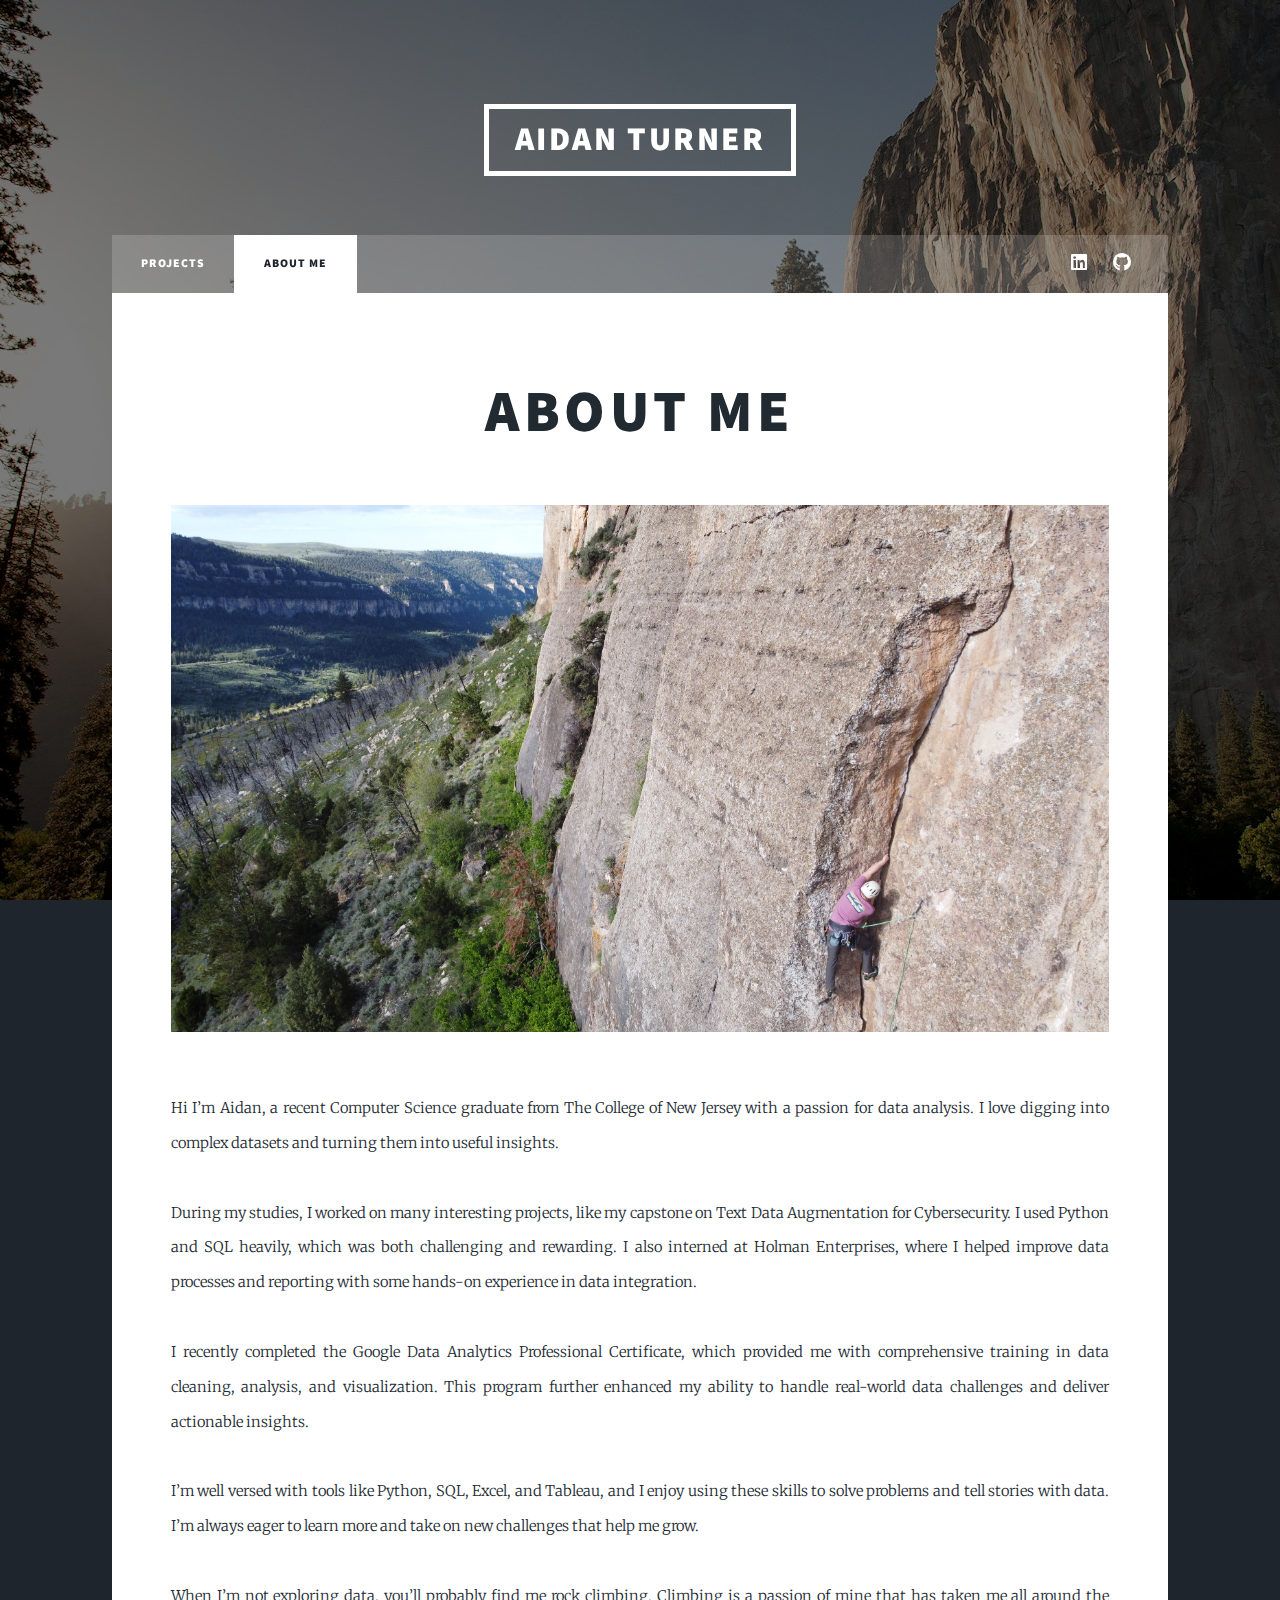
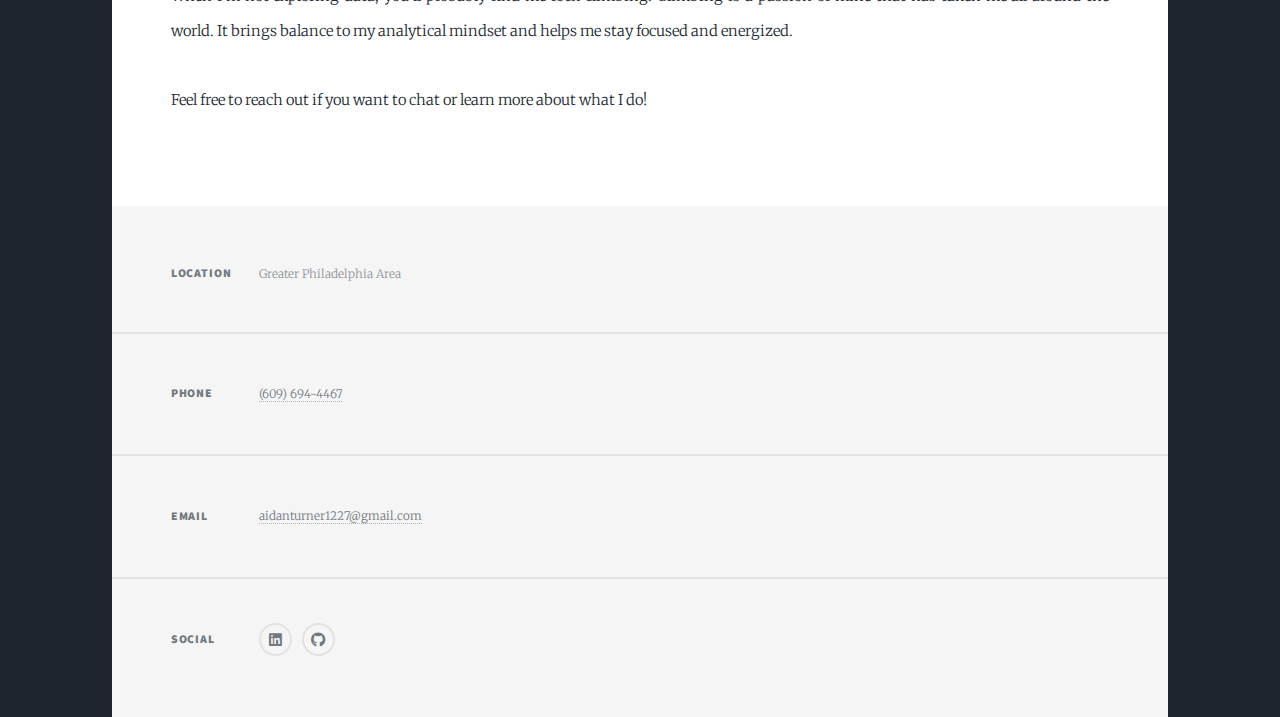
==== commit 600395b2: "Added About Me page" ====
--- a/generic.html
+++ b/generic.html
@@ -19,21 +19,18 @@
 
 				<!-- Header -->
 					<header id="header">
-						<a href="index.html" class="logo">Massively</a>
+						<a href="index.html" class="logo">Aidan Turner</a>
 					</header>
 
 				<!-- Nav -->
 					<nav id="nav">
 						<ul class="links">
-							<li><a href="index.html">This is Massively</a></li>
-							<li class="active"><a href="generic.html">Generic Page</a></li>
-							<li><a href="elements.html">Elements Reference</a></li>
+							<li><a href="index.html">Projects</a></li>
+							<li class="active"><a href="generic.html">About Me</a></li>
 						</ul>
 						<ul class="icons">
-							<li><a href="#" class="icon brands fa-twitter"><span class="label">Twitter</span></a></li>
-							<li><a href="#" class="icon brands fa-facebook-f"><span class="label">Facebook</span></a></li>
-							<li><a href="#" class="icon brands fa-instagram"><span class="label">Instagram</span></a></li>
-							<li><a href="#" class="icon brands fa-github"><span class="label">GitHub</span></a></li>
+							<li><a href="https://www.linkedin.com/in/aidan-turner-947488216/" class="icon brands alt fa-linkedin"><span class="label">LinkedIn</span></a></li>
+							<li><a href="https://github.com/aidan-1227" class="icon brands alt fa-github"><span class="label">GitHub</span></a></li>
 						</ul>
 					</nav>
 
@@ -43,73 +40,50 @@
 						<!-- Post -->
 							<section class="post">
 								<header class="major">
-									<span class="date">April 25, 2017</span>
-									<h1>This is a<br />
-									Generic Page</h1>
-									<p>Aenean ornare velit lacus varius enim ullamcorper proin aliquam<br />
-									facilisis ante sed etiam magna interdum congue. Lorem ipsum dolor<br />
-									amet nullam sed etiam veroeros.</p>
+									<h1>About Me</h1>
 								</header>
-								<div class="image main"><img src="images/pic01.jpg" alt="" /></div>
-								<p>Donec eget ex magna. Interdum et malesuada fames ac ante ipsum primis in faucibus. Pellentesque venenatis dolor imperdiet dolor mattis sagittis. Praesent rutrum sem diam, vitae egestas enim auctor sit amet. Pellentesque leo mauris, consectetur id ipsum sit amet, fergiat. Pellentesque in mi eu massa lacinia malesuada et a elit. Donec urna ex, lacinia in purus ac, pretium pulvinar mauris. Nunc lorem mauris, fringilla in aliquam at, euismod in lectus. Pellentesque habitant morbi tristique senectus et netus et malesuada fames ac turpis egestas. Curabitur sapien risus, commodo eget turpis at, elementum convallis enim turpis, lorem ipsum dolor sit amet nullam.</p>
-								<p>Lorem ipsum dolor sit amet, consectetur adipiscing elit. Duis dapibus rutrum facilisis. Class aptent taciti sociosqu ad litora torquent per conubia nostra, per inceptos himenaeos. Etiam tristique libero eu nibh porttitor fermentum. Nullam venenatis erat id vehicula viverra. Nunc ultrices eros ut ultricies condimentum. Mauris risus lacus, blandit sit amet venenatis non, bibendum vitae dolor. Nunc lorem mauris, fringilla in aliquam at, euismod in lectus. Pellentesque habitant morbi tristique senectus et netus et malesuada fames ac turpis egestas. In non lorem sit amet elit placerat maximus. Pellentesque aliquam maximus risus. Donec eget ex magna. Interdum et malesuada fames ac ante ipsum primis in faucibus. Pellentesque venenatis dolor imperdiet dolor mattis sagittis. Praesent rutrum sem diam, vitae egestas enim auctor sit amet. Pellentesque leo mauris, consectetur id ipsum.</p>
+								<div class="image main"><img src="images/Tensleep_profile_pic.JPG" alt="" /></div>
+								<p> Hi I’m Aidan, a recent Computer Science graduate from The College of New Jersey with a passion for data analysis. I love digging into complex datasets and turning them into useful insights.<br />
+									<br />
+									During my studies, I worked on many interesting projects, like my capstone on Text Data Augmentation for Cybersecurity. I used Python and SQL heavily, which was both challenging and rewarding. I also interned at Holman Enterprises, where I helped improve data processes and reporting with some hands-on experience in data integration.<br />
+									<br />
+									I recently completed the Google Data Analytics Professional Certificate, which provided me with comprehensive training in data cleaning, analysis, and visualization. This program further enhanced my ability to handle real-world data challenges and deliver actionable insights.<br />
+									<br />
+									I’m well versed with tools like Python, SQL, Excel, and Tableau, and I enjoy using these skills to solve problems and tell stories with data. I’m always eager to learn more and take on new challenges that help me grow.<br />
+									<br />
+									When I’m not exploring data, you’ll probably find me rock climbing. Climbing is a passion of mine that has taken me all around the world. It brings balance to my analytical mindset and helps me stay focused and energized.<br />
+									<br />
+									Feel free to reach out if you want to chat or learn more about what I do!
+
+								</p>
 							</section>
 
 					</div>
 
 				<!-- Footer -->
 					<footer id="footer">
-						<section>
-							<form method="post" action="#">
-								<div class="fields">
-									<div class="field">
-										<label for="name">Name</label>
-										<input type="text" name="name" id="name" />
-									</div>
-									<div class="field">
-										<label for="email">Email</label>
-										<input type="text" name="email" id="email" />
-									</div>
-									<div class="field">
-										<label for="message">Message</label>
-										<textarea name="message" id="message" rows="3"></textarea>
-									</div>
-								</div>
-								<ul class="actions">
-									<li><input type="submit" value="Send Message" /></li>
-								</ul>
-							</form>
-						</section>
 						<section class="split contact">
 							<section class="alt">
-								<h3>Address</h3>
-								<p>1234 Somewhere Road #87257<br />
-								Nashville, TN 00000-0000</p>
+								<h3>Location</h3>
+								<p>Greater Philadelphia Area</p>
 							</section>
 							<section>
 								<h3>Phone</h3>
-								<p><a href="#">(000) 000-0000</a></p>
+								<p><a href="#">(609) 694-4467</a></p>
 							</section>
 							<section>
 								<h3>Email</h3>
-								<p><a href="#">info@untitled.tld</a></p>
+								<p><a href="#">aidanturner1227@gmail.com</a></p>
 							</section>
 							<section>
 								<h3>Social</h3>
 								<ul class="icons alt">
-									<li><a href="#" class="icon brands alt fa-twitter"><span class="label">Twitter</span></a></li>
-									<li><a href="#" class="icon brands alt fa-facebook-f"><span class="label">Facebook</span></a></li>
-									<li><a href="#" class="icon brands alt fa-instagram"><span class="label">Instagram</span></a></li>
-									<li><a href="#" class="icon brands alt fa-github"><span class="label">GitHub</span></a></li>
+									<li><a href="https://www.linkedin.com/in/aidan-turner-947488216/" class="icon brands alt fa-linkedin"><span class="label">LinkedIn</span></a></li>
+									<li><a href="https://github.com/aidan-1227" class="icon brands alt fa-github"><span class="label">GitHub</span></a></li>
 								</ul>
 							</section>
 						</section>
 					</footer>
-
-				<!-- Copyright -->
-					<div id="copyright">
-						<ul><li>&copy; Untitled</li><li>Design: <a href="https://html5up.net">HTML5 UP</a></li></ul>
-					</div>
 
 			</div>
 
--- a/assets/css/main.css
+++ b/assets/css/main.css
@@ -3234,7 +3234,7 @@
 			width: 100%;
 			height: 100%;
 			background-color: rgba(0, 0, 0, 0.5);
-			background-image: url("../../images/el-capitan-webcam.jpg"), linear-gradient(0deg, rgba(0, 0, 0, 0.5), rgba(0, 0, 0, 0.5)), url("../../images/bg.jpg");
+			background-image: url("../../images/adam-kool-ndN00KmbJ1c-unsplash.jpg"), linear-gradient(0deg, rgba(0, 0, 0, 0.5), rgba(0, 0, 0, 0.5)), url("../../images/bg.jpg");
 			background-size: auto,								auto,														100% auto;
 			background-position: center,								center,														top center;
 			background-repeat: repeat,								no-repeat,													no-repeat;
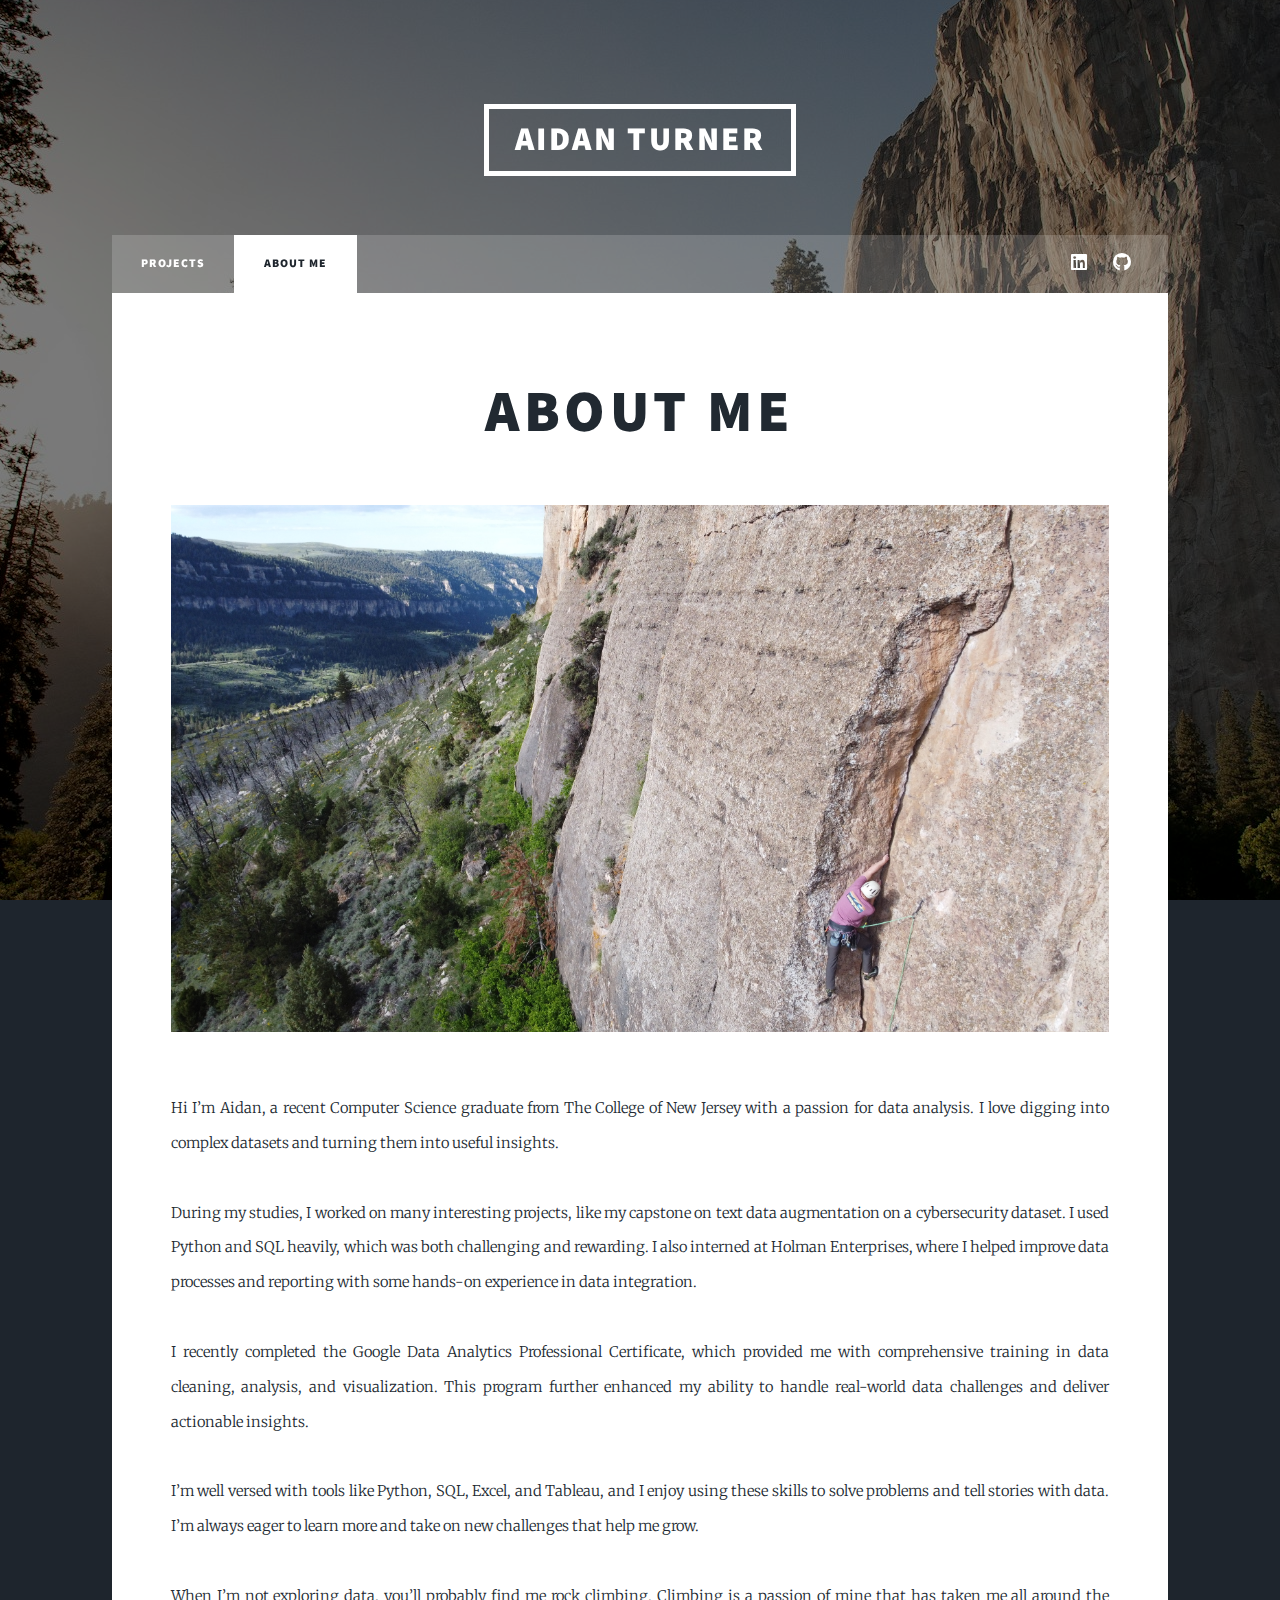
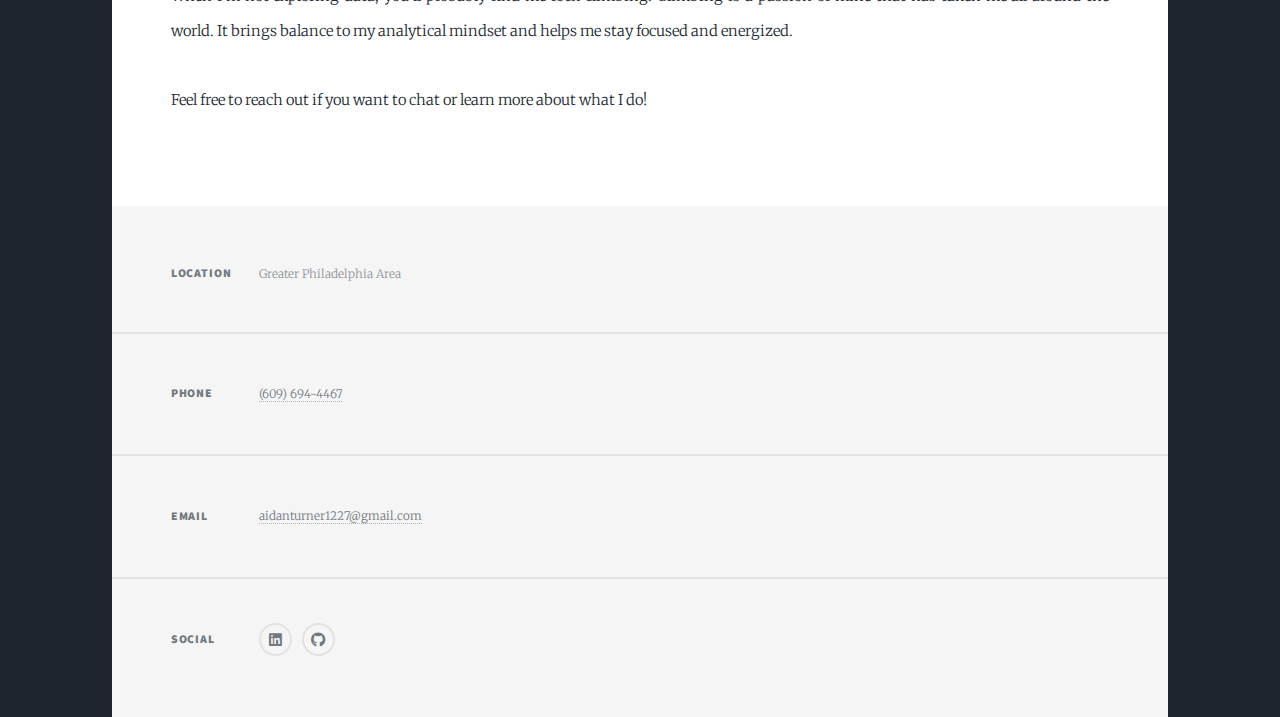
==== commit 7aab82c8: "Altered About Me section" ====
--- a/generic.html
+++ b/generic.html
@@ -45,7 +45,7 @@
 								<div class="image main"><img src="images/Tensleep_profile_pic.JPG" alt="" /></div>
 								<p> Hi I’m Aidan, a recent Computer Science graduate from The College of New Jersey with a passion for data analysis. I love digging into complex datasets and turning them into useful insights.<br />
 									<br />
-									During my studies, I worked on many interesting projects, like my capstone on Text Data Augmentation for Cybersecurity. I used Python and SQL heavily, which was both challenging and rewarding. I also interned at Holman Enterprises, where I helped improve data processes and reporting with some hands-on experience in data integration.<br />
+									During my studies, I worked on many interesting projects, like my capstone on text data augmentation on a cybersecurity dataset. I used Python and SQL heavily, which was both challenging and rewarding. I also interned at Holman Enterprises, where I helped improve data processes and reporting with some hands-on experience in data integration.<br />
 									<br />
 									I recently completed the Google Data Analytics Professional Certificate, which provided me with comprehensive training in data cleaning, analysis, and visualization. This program further enhanced my ability to handle real-world data challenges and deliver actionable insights.<br />
 									<br />
